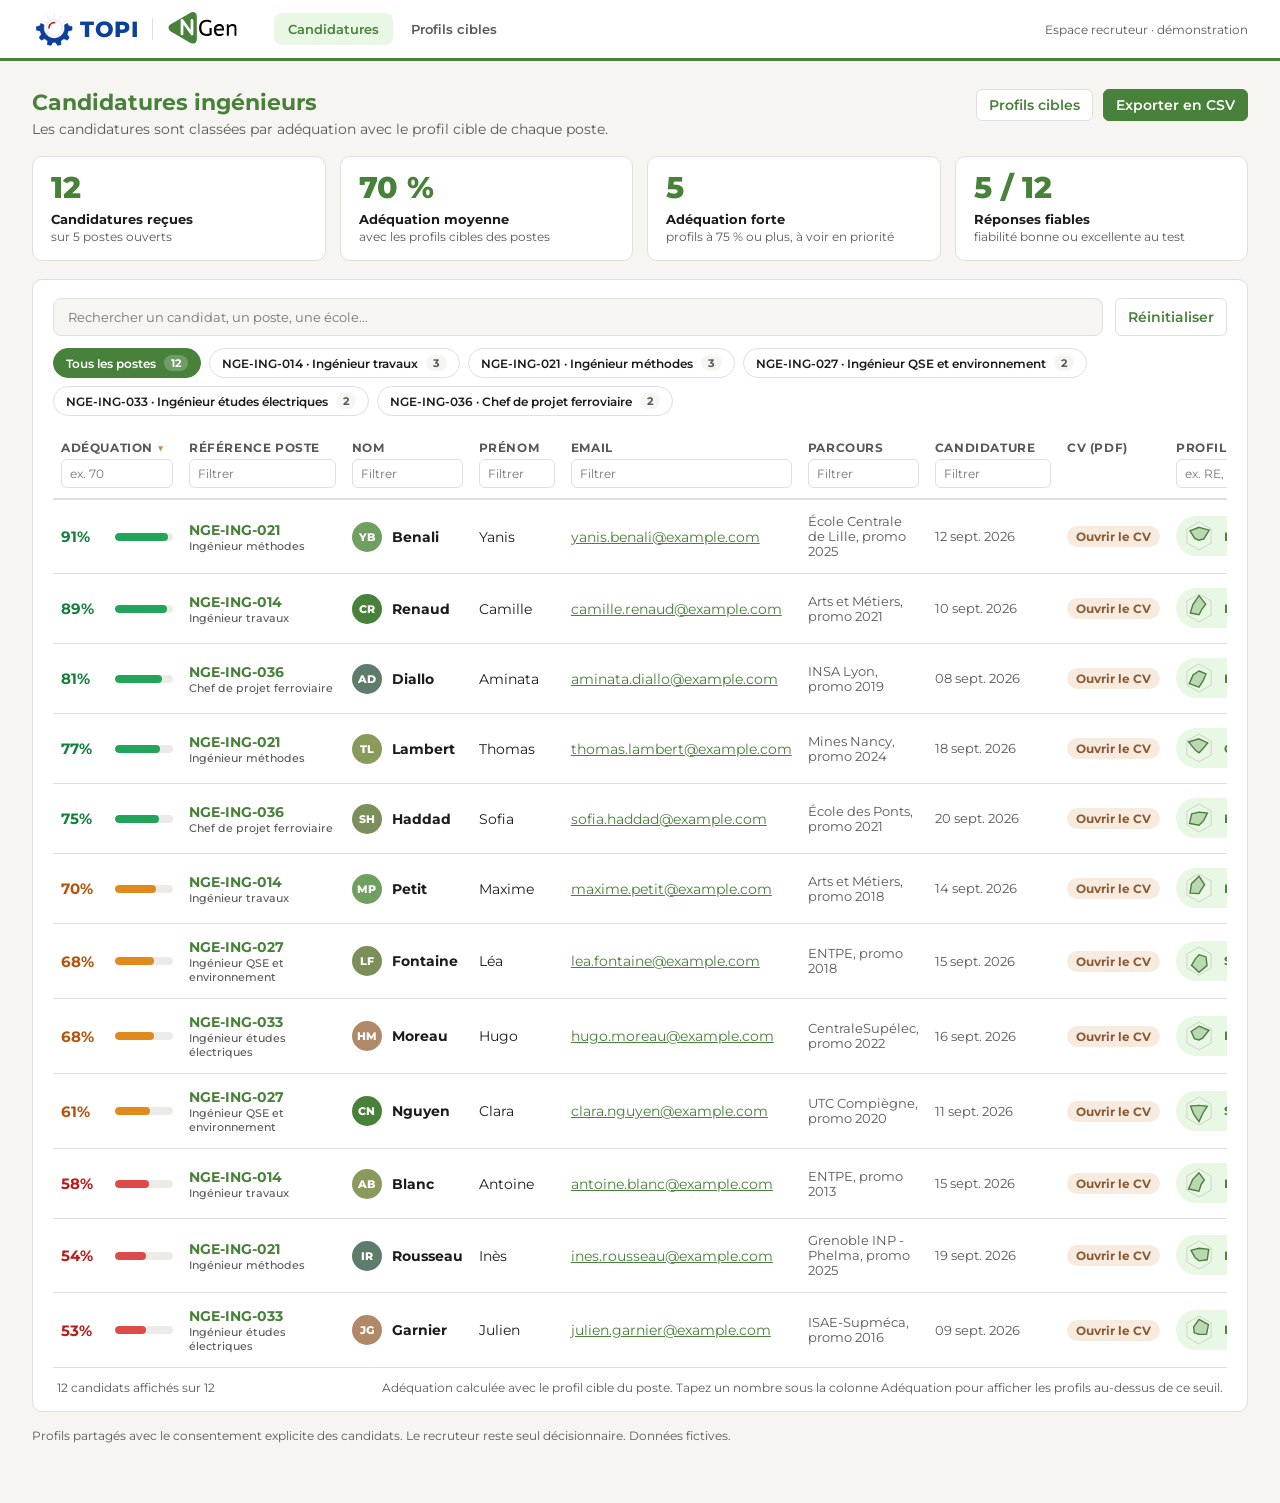
==== index.html @ a1227dcd "Démo TOPI x NGen : offre Adéquation au poste (données fictives) Co-Authored-By: Claude Sonnet 5 <nor" ====
<!doctype html>
<html lang="fr">
<head>
<meta charset="utf-8">
<meta name="viewport" content="width=device-width, initial-scale=1">
<meta name="robots" content="noindex, nofollow">
<title>Candidatures ingénieurs - TOPI x NGen</title>
<link href="https://fonts.googleapis.com/css2?family=Montserrat:wght@400;500;600;700;800&display=swap" rel="stylesheet">
<link rel="stylesheet" href="style.css">
</head>
<body>
<div class="topbar">
  <div class="logo"><img src="topi-logo.png" alt="">TOPI</div>
  <div class="sep"></div>
  <img class="ngen" src="ngen-logo.svg" alt="NGen">
  <nav><a href="index.html" class="on">Candidatures</a><a href="cibles.html">Profils cibles</a></nav>
  <div class="right">Espace recruteur · démonstration</div>
</div>
<main class="wide">
  <div class="pagehead">
    <div>
      <h1>Candidatures ingénieurs</h1>
      <p class="sub">Les candidatures sont classées par adéquation avec le profil cible de chaque poste.</p>
    </div>
    <div class="actions2">
      <a class="btn" href="cibles.html">Profils cibles</a>
      <button class="btn primary" id="export">Exporter en CSV</button>
    </div>
  </div>

  <div class="kpis" id="kpis"></div>

  <div class="card list">
    <div class="toolbar2">
      <div class="search"><input id="q" type="search" placeholder="Rechercher un candidat, un poste, une école..."></div>
      <button class="btn" id="reset">Réinitialiser</button>
    </div>
    <div class="chips2" id="postes"></div>
    <div class="tablewrap">
      <table>
        <thead>
          <tr id="heads"></tr>
          <tr class="filters" id="filters"></tr>
        </thead>
        <tbody id="rows"></tbody>
      </table>
    </div>
    <div class="empty" id="empty">Aucun candidat ne correspond aux filtres.</div>
    <div class="tfoot"><span id="count"></span><span>Adéquation calculée avec le profil cible du poste. Tapez un nombre sous la colonne Adéquation pour afficher les profils au-dessus de ce seuil.</span></div>
  </div>
  <p class="foot">Profils partagés avec le consentement explicite des candidats. Le recruteur reste seul décisionnaire. Données fictives.</p>
</main>
<script src="data.js"></script>
<script src="defs.js"></script>
<script src="scoring.js"></script>
<script>
const fmtDate = iso => new Date(iso).toLocaleDateString("fr-FR", { day: "2-digit", month: "short", year: "numeric" });
const norm = s => String(s).toLowerCase().normalize("NFD").replace(/[̀-ͯ]/g, "");
const tri = c => Object.entries(c.riasec).sort((a, b) => b[1] - a[1]).slice(0, 3).map(e => e[0]).join("");
let ADQ = {};

function mini(c) {
  const order = ["R", "I", "A", "S", "E", "C"], cx = 17, cy = 17, R = 14;
  const pt = (i, r) => { const a = (-90 + i * 60) * Math.PI / 180; return [cx + r * Math.cos(a), cy + r * Math.sin(a)].join(","); };
  const ring = order.map((k, i) => pt(i, R)).join(" ");
  const data = order.map((k, i) => pt(i, R * c.riasec[k] / 100)).join(" ");
  return `<svg class="mini" viewBox="0 0 34 34" width="34" height="34"><polygon points="${ring}" fill="none" stroke="#D5D3CD"/><polygon points="${data}" fill="rgba(72,129,58,.28)" stroke="#48813A" stroke-width="1.4"/></svg>`;
}

const COLS = [
  { key: "adq", label: "Adéquation", filter: c => ADQ[c.id].global, sort: c => ADQ[c.id].global, placeholder: "ex. 70", min: true },
  { key: "ref", label: "Référence poste", filter: c => c.ref + " " + c.poste, sort: c => c.ref },
  { key: "nom", label: "Nom", filter: c => c.nom, sort: c => c.nom },
  { key: "prenom", label: "Prénom", filter: c => c.prenom, sort: c => c.prenom },
  { key: "email", label: "Email", filter: c => c.email, sort: c => c.email },
  { key: "parcours", label: "Parcours", filter: c => c.parcours, sort: c => c.parcours },
  { key: "date", label: "Candidature", filter: c => fmtDate(c.candidature), sort: c => c.candidature },
  { key: "cv", label: "CV (PDF)", nofilter: true, nosort: true },
  { key: "profil", label: "Profil TOPI", filter: c => tri(c), sort: c => tri(c), placeholder: "ex. RE, IC" }
];

let sortKey = "adq", sortDir = -1, poste = "", q = "";
const filters = {};
const heads = document.getElementById("heads"), fil = document.getElementById("filters");

COLS.forEach(col => {
  const th = document.createElement("th");
  th.dataset.key = col.key;
  th.innerHTML = col.label + ' <span class="arrow"></span>';
  if (!col.nosort) {
    th.className = "sortable";
    th.onclick = () => { sortDir = sortKey === col.key ? -sortDir : (col.key === "adq" ? -1 : 1); sortKey = col.key; render(); };
  }
  heads.appendChild(th);
  const td = document.createElement("td");
  if (!col.nofilter) {
    const inp = document.createElement("input");
    inp.placeholder = col.placeholder || "Filtrer";
    inp.oninput = () => { filters[col.key] = norm(inp.value); render(); };
    td.appendChild(inp);
  }
  fil.appendChild(td);
});

document.getElementById("q").oninput = e => { q = norm(e.target.value); render(); };
document.getElementById("reset").onclick = () => {
  Object.keys(filters).forEach(k => delete filters[k]);
  fil.querySelectorAll("input").forEach(i => i.value = "");
  document.getElementById("q").value = ""; q = ""; poste = "";
  sortKey = "adq"; sortDir = -1; render();
};

const postes = [...new Map(CANDIDATS.map(c => [c.ref, c.poste])).entries()].sort();

function renderChips() {
  const el = document.getElementById("postes");
  const n = ref => CANDIDATS.filter(c => !ref || c.ref === ref).length;
  el.innerHTML = [["", "Tous les postes"], ...postes.map(([r, t]) => [r, r + " · " + t])].map(([r, t]) =>
    `<button class="chip2 ${poste === r ? "on" : ""}" data-ref="${r}">${t}<b>${n(r)}</b></button>`).join("");
  el.querySelectorAll("button").forEach(b => b.onclick = () => { poste = b.dataset.ref; render(); });
}

function renderKpis() {
  const vals = CANDIDATS.map(c => ADQ[c.id].global);
  const moy = Math.round(vals.reduce((s, v) => s + v, 0) / vals.length);
  const forts = vals.filter(v => v >= 75).length;
  const fiables = CANDIDATS.filter(c => ["Excellent", "Bon"].includes(c.validite.niveau)).length;
  const items = [
    ["Candidatures reçues", CANDIDATS.length, "sur " + postes.length + " postes ouverts"],
    ["Adéquation moyenne", moy + " %", "avec les profils cibles des postes"],
    ["Adéquation forte", forts, "profils à 75 % ou plus, à voir en priorité"],
    ["Réponses fiables", fiables + " / " + CANDIDATS.length, "fiabilité bonne ou excellente au test"]
  ];
  document.getElementById("kpis").innerHTML = items.map(([t, v, s]) => `<div class="kpi"><div class="kv">${v}</div><div class="kt">${t}</div><div class="ks">${s}</div></div>`).join("");
}

const palette = ["#48813A", "#6FA05F", "#7C8F5A", "#B08968", "#5E7C6B", "#8A9A5B"];

function render() {
  ADQ = Object.fromEntries(CANDIDATS.map(c => [c.id, adqCandidat(c)]));
  let list = CANDIDATS.filter(c => (!poste || c.ref === poste)
    && (!q || norm([c.prenom, c.nom, c.email, c.ref, c.poste, c.parcours].join(" ")).includes(q))
    && COLS.every(col => {
      const f = filters[col.key];
      if (!f) return true;
      if (col.min) { const n = parseFloat(f); return isNaN(n) ? true : col.filter(c) >= n; }
      return norm(col.filter(c)).includes(f);
    }));
  const col = COLS.find(x => x.key === sortKey);
  list = list.slice().sort((a, b) => {
    const x = col.sort(a), y = col.sort(b);
    return (typeof x === "number" ? x - y : String(x).localeCompare(String(y), "fr")) * sortDir;
  });
  heads.querySelectorAll("th").forEach(th => {
    th.querySelector(".arrow").textContent = th.dataset.key === sortKey ? (sortDir === 1 ? "▲" : "▼") : "";
  });
  document.getElementById("rows").innerHTML = list.map(c => {
    const i = CANDIDATS.indexOf(c), a = ADQ[c.id].global;
    const cvUrl = "cv.html?f=" + encodeURIComponent(c.cv) + "&n=" + encodeURIComponent(c.prenom + " " + c.nom);
    return `<tr>
      <td><div class="adq ${niveauAdq(a)}"><b>${a}%</b><span class="abar"><i style="width:${a}%"></i></span></div></td>
      <td class="ref">${c.ref}<small>${c.poste}</small></td>
      <td><div class="who"><span class="av" style="background:${palette[i % palette.length]}">${c.prenom[0]}${c.nom[0]}</span>${c.nom}</div></td>
      <td>${c.prenom}</td>
      <td><a href="mailto:${c.email}">${c.email}</a></td>
      <td class="muted">${c.parcours}</td>
      <td class="muted nowrap">${fmtDate(c.candidature)}</td>
      <td><a class="pill cv" href="${cvUrl}" target="_blank" rel="noopener">Ouvrir le CV</a></td>
      <td><a class="pill topi" href="profil.html?id=${c.id}" target="_blank" rel="noopener">${mini(c)}<span>${tri(c)}</span></a></td>
    </tr>`;
  }).join("");
  document.getElementById("count").textContent = list.length + " candidat" + (list.length > 1 ? "s" : "") + " affiché" + (list.length > 1 ? "s" : "") + " sur " + CANDIDATS.length;
  document.getElementById("empty").style.display = list.length ? "none" : "block";
  renderChips(); renderKpis();
}

document.getElementById("export").onclick = () => {
  const head = ["Adéquation (%)", "Référence poste", "Poste", "Nom", "Prénom", "Email", "Parcours", "Candidature", "Profil RIASEC", "CV"];
  const rows = CANDIDATS.slice().sort((a, b) => ADQ[b.id].global - ADQ[a.id].global).map(c => [ADQ[c.id].global, c.ref, c.poste, c.nom, c.prenom, c.email, c.parcours, c.candidature, tri(c), c.cv]);
  const csv = [head, ...rows].map(r => r.map(v => '"' + String(v).replace(/"/g, '""') + '"').join(";")).join("\r\n");
  const a = document.createElement("a");
  a.href = URL.createObjectURL(new Blob(["﻿" + csv], { type: "text/csv;charset=utf-8" }));
  a.download = "candidatures-ingenieurs.csv"; a.click();
};

render();
</script>
</body>
</html>
---- style.css ----
:root { --blue: #48813A; --accent: #C98B5A; --ink: #1b1d1a; --grey: #5a5956; --line: #E0DFDD; --bg: #F6F5F2; --soft: #E8F8E4; --ok: #48813A; }
* { box-sizing: border-box; }
body { margin: 0; font-family: "Montserrat", "Segoe UI", system-ui, sans-serif; background: var(--bg); color: var(--ink); font-size: 14px; }
a { color: var(--blue); }
.topbar { background: #fff; border-bottom: 3px solid var(--blue); display: flex; align-items: center; gap: 14px; padding: 12px 32px; }
.topbar .logo { display: flex; align-items: center; gap: 4px; font-weight: 800; font-size: 22px; color: #0B4199; letter-spacing: .5px; }
.topbar .logo img { height: 44px; width: 44px; margin: -6px 0; }
.topbar .ngen { height: 34px; width: auto; display: block; }
.topbar .sep { width: 1px; height: 22px; background: var(--line); }
.topbar .client { color: var(--grey); font-weight: 600; }
.topbar .right { margin-left: auto; color: var(--grey); font-size: 12px; }
main { max-width: 1180px; margin: 0 auto; padding: 28px 32px 48px; }
h1 { font-size: 22px; margin: 0 0 4px; color: var(--blue); }
.sub { color: var(--grey); margin: 0 0 20px; }
.card { background: #fff; border: 1px solid var(--line); border-radius: 10px; padding: 20px 22px; }
.card h2 { font-size: 13px; text-transform: uppercase; letter-spacing: .8px; color: var(--grey); margin: 0 0 14px; }
.toolbar { display: flex; align-items: center; gap: 14px; margin-bottom: 12px; color: var(--grey); font-size: 12px; }
.btn { border: 1px solid var(--line); background: #fff; color: var(--blue); padding: 6px 12px; border-radius: 6px; font: inherit; font-weight: 600; cursor: pointer; }
.btn:hover { background: var(--soft); }
table { width: 100%; border-collapse: collapse; }
thead th { white-space: nowrap; text-align: left; font-size: 12px; text-transform: uppercase; letter-spacing: .6px; color: var(--grey); padding: 10px 12px 4px; background: #fff; }
thead th.sortable { cursor: pointer; user-select: none; }
thead th.sortable:hover { color: var(--blue); }
thead th .arrow { display: inline-block; width: 12px; color: var(--accent); }
.filters td { padding: 0 12px 10px; border-bottom: 2px solid var(--line); }
.filters input { width: 100%; padding: 6px 8px; border: 1px solid var(--line); border-radius: 6px; font: inherit; font-size: 12px; }
.filters input:focus { outline: 2px solid var(--soft); border-color: var(--blue); }
tbody td { padding: 14px 12px; border-bottom: 1px solid var(--line); vertical-align: middle; }
tbody tr:hover { background: #FAFAF7; }
.ref { font-weight: 700; color: var(--blue); }
.ref small { display: block; font-weight: 500; color: var(--grey); font-size: 11px; }
.pill { white-space: nowrap; display: inline-block; padding: 3px 9px; border-radius: 999px; background: var(--soft); color: var(--blue); font-weight: 700; font-size: 12px; text-decoration: none; }
.pill:hover { background: var(--blue); color: #fff; }
.pill.cv { background: #F7EBE0; color: #8A5A33; }
.pill.cv:hover { background: var(--accent); color: #fff; }
.empty { padding: 24px; text-align: center; color: var(--grey); display: none; }
.foot { margin-top: 16px; color: var(--grey); font-size: 12px; }

.back { display: inline-block; margin-bottom: 14px; text-decoration: none; font-weight: 600; }
.head { display: flex; gap: 22px; align-items: center; flex-wrap: wrap; }
.avatar { width: 56px; height: 56px; border-radius: 50%; background: var(--blue); color: #fff; display: grid; place-items: center; font-weight: 800; font-size: 20px; }
.head h1 { margin: 0; }
.meta { color: var(--grey); font-size: 13px; margin-top: 2px; }
.head .actions { margin-left: auto; display: flex; gap: 10px; align-items: center; }
.grid2 { display: grid; grid-template-columns: 1fr 1fr; gap: 18px; margin-top: 18px; }
@media (max-width: 900px) { .grid2 { grid-template-columns: 1fr; } }
.triplet { display: flex; gap: 8px; margin: 6px 0 14px; }
.triplet .tip { background: var(--blue); color: #fff; font-weight: 800; border-radius: 6px; padding: 4px 10px; font-size: 13px; }
.triplet .tip:nth-child(2) { background: #6FA05F; }
.triplet .tip:nth-child(3) { background: #97d187; color: var(--ink); }
.bar { display: grid; grid-template-columns: 1fr 44px; gap: 10px; align-items: center; margin: 7px 0; font-size: 12.5px; }
.bar .lbl { display: flex; justify-content: space-between; gap: 8px; }
.track { height: 8px; background: #ECEBE7; border-radius: 4px; overflow: hidden; margin-top: 4px; }
.fill { height: 100%; background: var(--blue); border-radius: 4px; }
.fill.red { background: var(--accent); }
.val { text-align: right; font-weight: 700; }
.axis { display: grid; grid-template-columns: 96px 1fr 96px; gap: 10px; align-items: center; margin: 9px 0; font-size: 12px; color: var(--grey); }
.axis .r { text-align: right; }
.axis .on { color: var(--ink); font-weight: 700; }
.axis .line { position: relative; height: 4px; background: #E6E4DF; border-radius: 2px; }
.axis .line::after { content: ""; position: absolute; left: 50%; top: -4px; width: 1px; height: 12px; background: #C9C7C1; }
.axis .dot { position: absolute; top: -5px; width: 14px; height: 14px; margin-left: -7px; border-radius: 50%; background: var(--blue); border: 2px solid #fff; box-shadow: 0 0 0 1px var(--blue); }
.note { color: var(--grey); font-size: 11.5px; margin-top: 18px; }
svg text { font-family: "Montserrat", "Segoe UI", sans-serif; }

.cols2 { display: grid; grid-template-columns: 1fr 1fr; grid-template-rows: repeat(10, auto); grid-auto-flow: column; column-gap: 40px; }
@media (max-width: 900px) { .cols2 { grid-template-columns: 1fr; grid-template-rows: none; grid-auto-flow: row; } }
.tip { cursor: help; border-bottom: 1px dotted #A7A59F; }
.triplet .tip, svg .tip { border-bottom: 0; }
.tooltip { position: fixed; display: none; z-index: 50; max-width: 340px; background: var(--ink); color: #fff; padding: 10px 13px; border-radius: 8px; box-shadow: 0 8px 24px rgba(11, 20, 40, .28); font-size: 12px; line-height: 1.45; pointer-events: none; }
.tooltip b { display: block; color: #fff; margin-bottom: 3px; font-size: 12.5px; }
.tooltip span { color: #D5DCEC; font-weight: 400; }

main.wide { max-width: 1360px; }
.pagehead { display: flex; align-items: flex-start; justify-content: space-between; gap: 20px; margin-bottom: 18px; }
.pagehead .sub { margin: 0; }
.btn.primary { background: var(--blue); color: #fff; border-color: var(--blue); }
.btn.primary:hover { background: #3b6a30; }
.kpis { display: grid; grid-template-columns: repeat(4, 1fr); gap: 14px; margin-bottom: 18px; }
@media (max-width: 900px) { .kpis { grid-template-columns: 1fr 1fr; } }
.kpi { background: #fff; border: 1px solid var(--line); border-radius: 10px; padding: 16px 18px; }
.kpi .kv { font-size: 30px; font-weight: 800; color: var(--blue); line-height: 1; }
.kpi .kt { font-weight: 700; margin-top: 8px; font-size: 13px; }
.kpi .ks { color: var(--grey); font-size: 12px; margin-top: 2px; }
.card.list { padding: 18px 20px 12px; }
.toolbar2 { display: flex; gap: 12px; margin-bottom: 12px; }
.search { flex: 1; }
.search input { width: 100%; padding: 10px 14px; border: 1px solid var(--line); border-radius: 8px; font: inherit; font-size: 13px; background: var(--bg); }
.search input:focus { outline: 2px solid var(--soft); border-color: var(--blue); background: #fff; }
.chips2 { display: flex; flex-wrap: wrap; gap: 8px; margin-bottom: 14px; }
.chip2 { border: 1px solid var(--line); background: #fff; color: var(--ink); border-radius: 999px; padding: 6px 12px; font: inherit; font-size: 12px; font-weight: 600; cursor: pointer; display: inline-flex; gap: 8px; align-items: center; }
.chip2 b { background: var(--bg); border-radius: 999px; padding: 1px 7px; font-size: 11px; color: var(--grey); }
.chip2:hover { border-color: var(--blue); }
.chip2.on { background: var(--blue); border-color: var(--blue); color: #fff; }
.chip2.on b { background: rgba(255, 255, 255, .22); color: #fff; }
.tablewrap { overflow-x: auto; }
.who { display: flex; align-items: center; gap: 10px; font-weight: 700; }
.av { width: 30px; height: 30px; border-radius: 50%; color: #fff; display: inline-grid; place-items: center; font-size: 11px; font-weight: 800; flex: none; }
td.muted { color: var(--grey); font-size: 12.5px; }
td.nowrap { white-space: nowrap; }
.pill.topi { display: inline-flex; align-items: center; gap: 8px; padding: 3px 12px 3px 6px; }
.pill.topi:hover .mini polygon:last-child { fill: rgba(255, 255, 255, .35); stroke: #fff; }
.pill.topi:hover .mini polygon:first-child { stroke: rgba(255, 255, 255, .5); }
.tfoot { display: flex; justify-content: space-between; color: var(--grey); font-size: 12px; padding: 12px 4px 4px; }

.rel { display: inline-flex; align-items: center; gap: 8px; padding: 5px 12px; border-radius: 999px; font-size: 12px; font-weight: 700; border: 1px solid; cursor: help; }
.rel i { width: 9px; height: 9px; border-radius: 50%; background: currentColor; }
.rel-excellent { background: #E0F2FE; color: #0369A1; border-color: #BAE6FD; }
.rel-bon { background: #DCFCE7; color: #15803D; border-color: #BBF7D0; }
.rel-convenable { background: #FEF3C7; color: #B45309; border-color: #FDE68A; }
.rel-mauvais { background: #FEE2E2; color: #B91C1C; border-color: #FECACA; }

/* ---- offre 2 : adéquation au poste ---- */
.topbar nav { display: flex; gap: 4px; margin-left: 22px; }
.topbar nav a { padding: 8px 14px; border-radius: 8px; text-decoration: none; color: var(--grey); font-weight: 600; font-size: 13px; }
.topbar nav a:hover, .topbar nav a.on { background: var(--soft); color: var(--blue); }
.adq { display: flex; align-items: center; gap: 10px; min-width: 130px; }
.adq b { font-size: 15px; width: 44px; }
.adq .abar { flex: 1; height: 8px; background: #ECEBE7; border-radius: 4px; overflow: hidden; min-width: 56px; }
.adq .abar i { display: block; height: 100%; border-radius: 4px; }
.adq.high b { color: #15803D; } .adq.high i, .fill.ad-high { background: #22A55A; }
.adq.mid b { color: #B45309; } .adq.mid i, .fill.ad-mid { background: #E08A1E; }
.adq.low b { color: #B91C1C; } .adq.low i, .fill.ad-low { background: #DC4A4A; }
.gauge.high { color: #15803D; } .gauge.mid { color: #B45309; } .gauge.low { color: #B91C1C; }
.adqcard { display: grid; grid-template-columns: 180px 1.15fr 1fr 1fr; gap: 26px; align-items: start; margin-top: 18px; }
@media (max-width: 1000px) { .adqcard { grid-template-columns: 1fr; } }
.adqcard .gcol { text-align: center; }
.adqcard .gt { font-weight: 700; margin-top: -4px; }
.adqcard .sub { margin: 10px 0; font-size: 12.5px; }
.adqcard .sl { display: flex; justify-content: space-between; margin-bottom: 4px; }
.adqcard .link { display: inline-block; margin-top: 10px; font-size: 12px; font-weight: 600; }
.pt { border-left: 3px solid; padding: 4px 0 4px 10px; margin: 9px 0; font-size: 12.5px; }
.pt b { display: block; }
.pt small { color: var(--grey); font-size: 11.5px; }
.pt.ok { border-color: #22A55A; } .pt.ko { border-color: #E08A1E; }
.track { position: relative; }
.tick { position: absolute; top: -3px; width: 2px; height: 14px; background: var(--ink); border-radius: 1px; }
.axis .tgt { position: absolute; top: -6px; width: 16px; height: 16px; margin-left: -8px; border-radius: 50%; border: 2px solid var(--accent); background: rgba(255,255,255,.6); box-sizing: border-box; }
.legend { display: flex; flex-wrap: wrap; gap: 18px; margin-top: 14px; font-size: 11.5px; color: var(--grey); }
.legend span { display: inline-flex; align-items: center; gap: 7px; }
.lg { display: inline-block; }
.lg.solid { width: 18px; height: 0; border-top: 2px solid var(--blue); }
.lg.dashed { width: 18px; height: 0; border-top: 2px dashed var(--accent); }
.lg.dot { width: 10px; height: 10px; border-radius: 50%; background: var(--blue); }
.lg.ring { width: 12px; height: 12px; border-radius: 50%; border: 2px solid var(--accent); box-sizing: border-box; }
.lg.bar { width: 18px; height: 6px; border-radius: 3px; background: var(--blue); }
.lg.tickmark { width: 2px; height: 12px; background: var(--ink); }

/* profils cibles */
.editor { display: grid; grid-template-columns: 270px 1fr 330px; gap: 18px; align-items: start; }
@media (max-width: 1100px) { .editor { grid-template-columns: 1fr; } }
.plist button { width: 100%; text-align: left; border: 1px solid var(--line); background: #fff; border-radius: 10px; padding: 12px 14px; margin-bottom: 8px; font: inherit; cursor: pointer; }
.plist button:hover { border-color: var(--blue); }
.plist button.on { border-color: var(--blue); background: var(--soft); }
.plist b { display: block; font-size: 13px; color: var(--blue); }
.plist small { color: var(--grey); font-size: 12px; display: flex; justify-content: space-between; margin-top: 2px; }
.mod { color: var(--accent); font-weight: 700; }
.edhead { display: flex; align-items: center; justify-content: space-between; gap: 12px; margin-bottom: 14px; }
.edhead h1 { margin: 0; font-size: 20px; }
.edhead p { margin: 2px 0 0; color: var(--grey); font-size: 12.5px; }
.slrow { display: grid; grid-template-columns: 24px 190px 1fr 40px; gap: 10px; align-items: center; margin: 7px 0; font-size: 12.5px; }
.slrow.ax { grid-template-columns: 24px 90px 1fr 90px 36px; }
.slrow.nocheck { grid-template-columns: 190px 1fr 40px; }
.slrow input[type=range] { width: 100%; accent-color: var(--blue); }
.slrow.off { opacity: .45; }
.slrow .v { text-align: right; font-weight: 700; }
.slrow .rt { text-align: right; }
.edcard { margin-bottom: 16px; }
.rank { position: sticky; top: 16px; }
.rrow { display: grid; grid-template-columns: 26px 1fr; gap: 10px; align-items: center; padding: 9px 0; border-bottom: 1px solid var(--line); }
.rrow:last-child { border: 0; }
.rrow .n { width: 24px; height: 24px; border-radius: 50%; background: var(--bg); display: grid; place-items: center; font-weight: 800; font-size: 11px; color: var(--grey); }
.rrow a { color: var(--ink); font-weight: 700; text-decoration: none; font-size: 13px; display: block; }
.rrow small { color: var(--grey); font-size: 11.5px; }
.rrow .adq { margin-top: 4px; }

.actions2 { display: flex; gap: 10px; align-items: center; }
.actions2 .btn { text-decoration: none; }
.list thead th, .list tbody td, .filters td { padding-left: 8px; padding-right: 8px; }
.list .filters input { min-width: 0; }
.adq { min-width: 112px; }
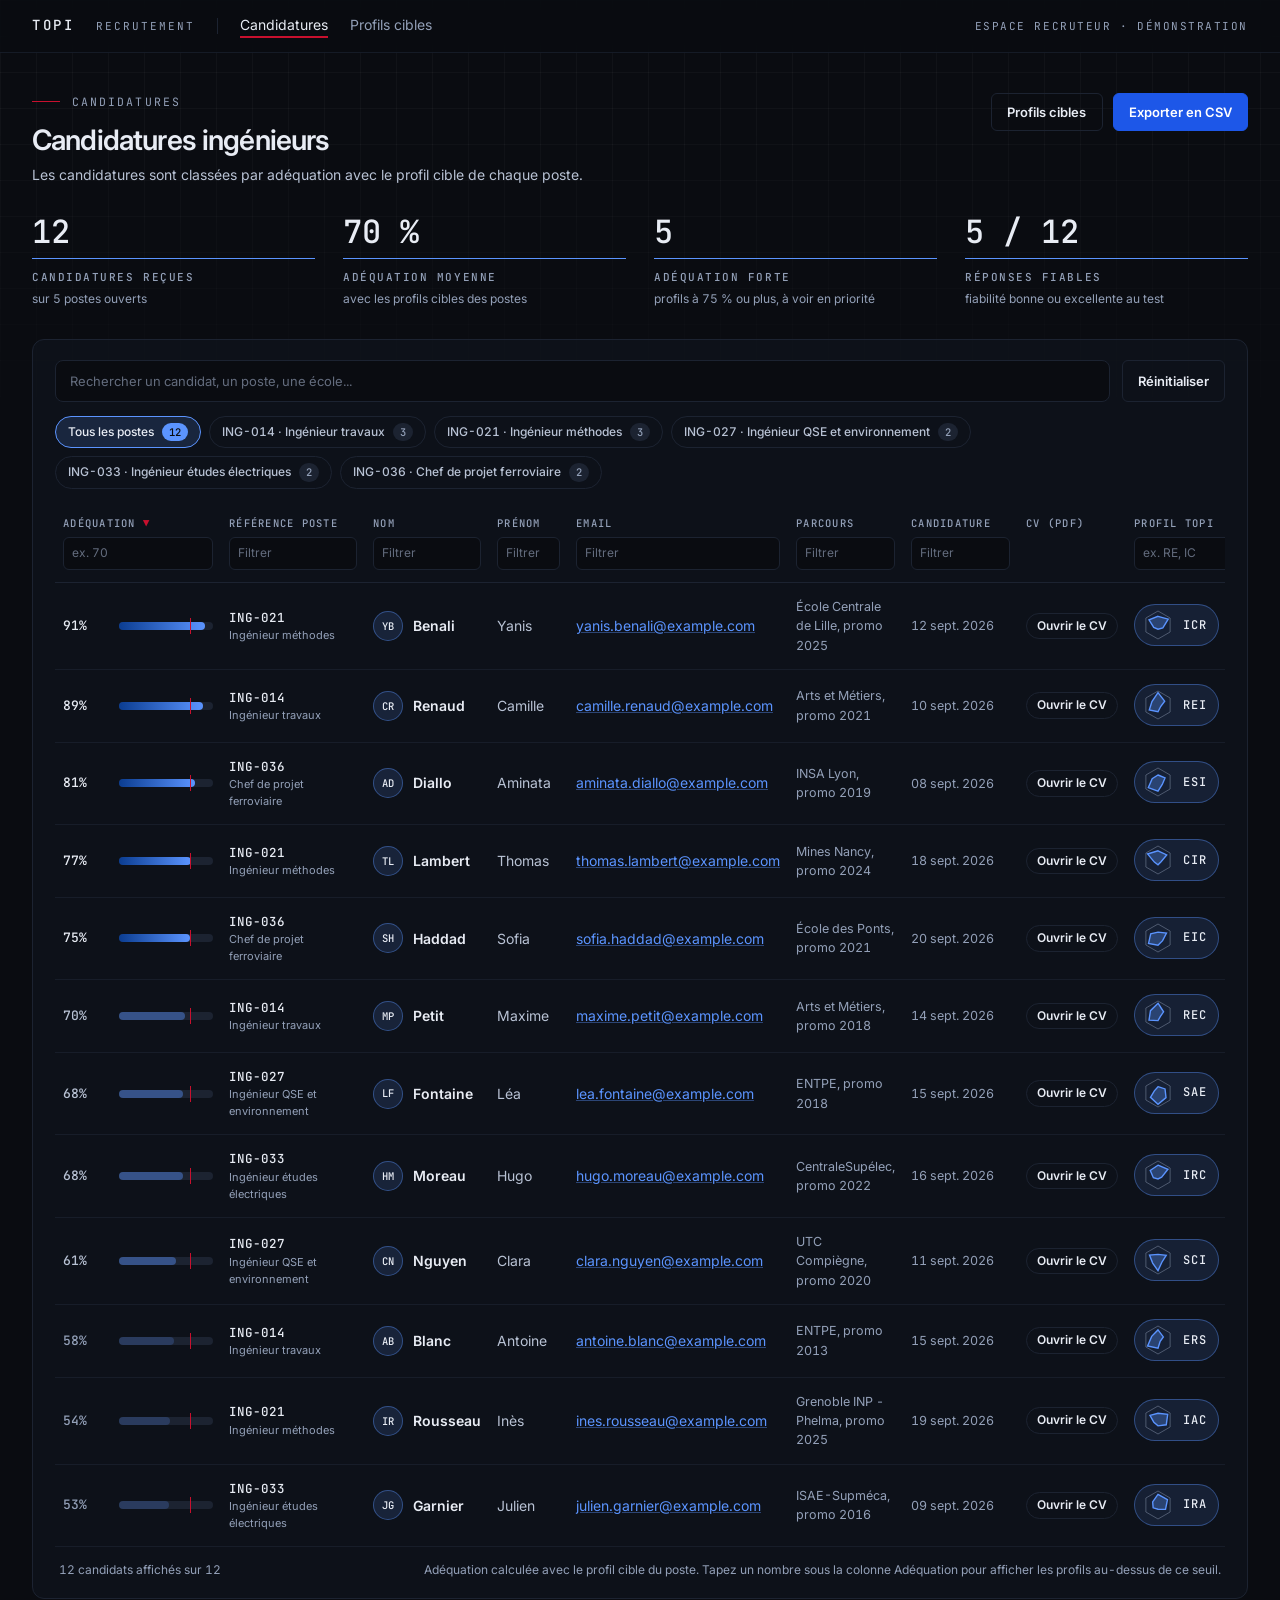
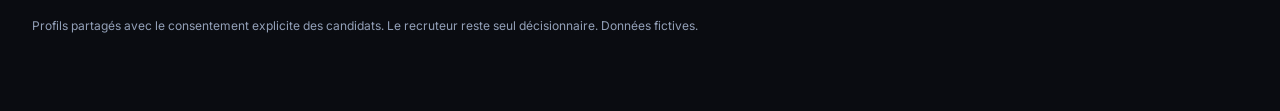
==== commit 2de12b2a: "Démo TOPI Recrutement (données fictives) Co-Authored-By: Claude Sonnet 5.5 <noreply@anthropic.com>" ====
--- a/index.html
+++ b/index.html
@@ -4,21 +4,24 @@
 <meta charset="utf-8">
 <meta name="viewport" content="width=device-width, initial-scale=1">
 <meta name="robots" content="noindex, nofollow">
-<title>Candidatures ingénieurs - TOPI x NGen</title>
-<link href="https://fonts.googleapis.com/css2?family=Montserrat:wght@400;500;600;700;800&display=swap" rel="stylesheet">
-<link rel="stylesheet" href="style.css">
+<title>Candidatures ingénieurs · TOPI Recrutement</title>
+<link href="https://fonts.googleapis.com/css2?family=Inter:wght@400;500;600;700&family=JetBrains+Mono:wght@400;500&display=swap" rel="stylesheet">
+<link rel="icon" href="favicon-32x32.png" sizes="32x32" type="image/png">
+<link rel="icon" href="favicon-192x192.png" sizes="192x192" type="image/png">
+<link rel="stylesheet" href="style.css?v=20261014b">
 </head>
 <body>
-<div class="topbar">
-  <div class="logo"><img src="topi-logo.png" alt="">TOPI</div>
-  <div class="sep"></div>
-  <img class="ngen" src="ngen-logo.svg" alt="NGen">
+<header class="topbar">
+  <a class="logo" href="index.html">TOPI</a>
+  <span class="prod">Recrutement</span>
+  <span class="sep"></span>
   <nav><a href="index.html" class="on">Candidatures</a><a href="cibles.html">Profils cibles</a></nav>
   <div class="right">Espace recruteur · démonstration</div>
-</div>
+</header>
 <main class="wide">
   <div class="pagehead">
     <div>
+      <div class="eyebrow"><span class="rule"></span>Candidatures</div>
       <h1>Candidatures ingénieurs</h1>
       <p class="sub">Les candidatures sont classées par adéquation avec le profil cible de chaque poste.</p>
     </div>
@@ -50,9 +53,9 @@
   </div>
   <p class="foot">Profils partagés avec le consentement explicite des candidats. Le recruteur reste seul décisionnaire. Données fictives.</p>
 </main>
-<script src="data.js"></script>
-<script src="defs.js"></script>
-<script src="scoring.js"></script>
+<script src="data.js?v=20261014b"></script>
+<script src="defs.js?v=20261014b"></script>
+<script src="scoring.js?v=20261014b"></script>
 <script>
 const fmtDate = iso => new Date(iso).toLocaleDateString("fr-FR", { day: "2-digit", month: "short", year: "numeric" });
 const norm = s => String(s).toLowerCase().normalize("NFD").replace(/[̀-ͯ]/g, "");
@@ -64,7 +67,7 @@
   const pt = (i, r) => { const a = (-90 + i * 60) * Math.PI / 180; return [cx + r * Math.cos(a), cy + r * Math.sin(a)].join(","); };
   const ring = order.map((k, i) => pt(i, R)).join(" ");
   const data = order.map((k, i) => pt(i, R * c.riasec[k] / 100)).join(" ");
-  return `<svg class="mini" viewBox="0 0 34 34" width="34" height="34"><polygon points="${ring}" fill="none" stroke="#D5D3CD"/><polygon points="${data}" fill="rgba(72,129,58,.28)" stroke="#48813A" stroke-width="1.4"/></svg>`;
+  return `<svg class="mini" viewBox="0 0 34 34" width="34" height="34"><polygon points="${ring}" fill="none" stroke="var(--muted)" stroke-opacity=".45"/><polygon points="${data}" fill="color-mix(in srgb, var(--accent) 30%, transparent)" stroke="var(--accent)" stroke-width="1.4"/></svg>`;
 }
 
 const COLS = [
@@ -134,8 +137,6 @@
   document.getElementById("kpis").innerHTML = items.map(([t, v, s]) => `<div class="kpi"><div class="kv">${v}</div><div class="kt">${t}</div><div class="ks">${s}</div></div>`).join("");
 }
 
-const palette = ["#48813A", "#6FA05F", "#7C8F5A", "#B08968", "#5E7C6B", "#8A9A5B"];
-
 function render() {
   ADQ = Object.fromEntries(CANDIDATS.map(c => [c.id, adqCandidat(c)]));
   let list = CANDIDATS.filter(c => (!poste || c.ref === poste)
@@ -160,7 +161,7 @@
     return `<tr>
       <td><div class="adq ${niveauAdq(a)}"><b>${a}%</b><span class="abar"><i style="width:${a}%"></i></span></div></td>
       <td class="ref">${c.ref}<small>${c.poste}</small></td>
-      <td><div class="who"><span class="av" style="background:${palette[i % palette.length]}">${c.prenom[0]}${c.nom[0]}</span>${c.nom}</div></td>
+      <td><div class="who"><span class="av">${c.prenom[0]}${c.nom[0]}</span>${c.nom}</div></td>
       <td>${c.prenom}</td>
       <td><a href="mailto:${c.email}">${c.email}</a></td>
       <td class="muted">${c.parcours}</td>
--- a/style.css
+++ b/style.css
@@ -1,181 +1,327 @@
-:root { --blue: #48813A; --accent: #C98B5A; --ink: #1b1d1a; --grey: #5a5956; --line: #E0DFDD; --bg: #F6F5F2; --soft: #E8F8E4; --ok: #48813A; }
+/*
+ * Thème des démos TOPI Recrutement : mêmes jetons que le site topi-test.com
+ * (graphite, filets fins, Inter, JetBrains Mono, bleu d'action, rouge signal).
+ */
+:root {
+  --graphite: #0A0C11;
+  --surface: #12161F;
+  --line: #1C2331;
+  --ink: #E8ECF4;
+  --body: #B8C2D4;
+  --muted: #93A0B8;
+  --brand: #0B3D91;
+  --accent: #5B94FF;
+  --action: #1D57E8;
+  --signal: #C8102E;
+  --ok: #34C77B;
+  --warn: #F0A23B;
+  --bad: #EF5A5A;
+  --font-sans: "Inter", system-ui, -apple-system, "Segoe UI", sans-serif;
+  --font-mono: "JetBrains Mono", ui-monospace, "Cascadia Mono", Consolas, monospace;
+}
 * { box-sizing: border-box; }
-body { margin: 0; font-family: "Montserrat", "Segoe UI", system-ui, sans-serif; background: var(--bg); color: var(--ink); font-size: 14px; }
-a { color: var(--blue); }
-.topbar { background: #fff; border-bottom: 3px solid var(--blue); display: flex; align-items: center; gap: 14px; padding: 12px 32px; }
-.topbar .logo { display: flex; align-items: center; gap: 4px; font-weight: 800; font-size: 22px; color: #0B4199; letter-spacing: .5px; }
-.topbar .logo img { height: 44px; width: 44px; margin: -6px 0; }
-.topbar .ngen { height: 34px; width: auto; display: block; }
-.topbar .sep { width: 1px; height: 22px; background: var(--line); }
-.topbar .client { color: var(--grey); font-weight: 600; }
-.topbar .right { margin-left: auto; color: var(--grey); font-size: 12px; }
-main { max-width: 1180px; margin: 0 auto; padding: 28px 32px 48px; }
-h1 { font-size: 22px; margin: 0 0 4px; color: var(--blue); }
-.sub { color: var(--grey); margin: 0 0 20px; }
-.card { background: #fff; border: 1px solid var(--line); border-radius: 10px; padding: 20px 22px; }
-.card h2 { font-size: 13px; text-transform: uppercase; letter-spacing: .8px; color: var(--grey); margin: 0 0 14px; }
-.toolbar { display: flex; align-items: center; gap: 14px; margin-bottom: 12px; color: var(--grey); font-size: 12px; }
-.btn { border: 1px solid var(--line); background: #fff; color: var(--blue); padding: 6px 12px; border-radius: 6px; font: inherit; font-weight: 600; cursor: pointer; }
-.btn:hover { background: var(--soft); }
-table { width: 100%; border-collapse: collapse; }
-thead th { white-space: nowrap; text-align: left; font-size: 12px; text-transform: uppercase; letter-spacing: .6px; color: var(--grey); padding: 10px 12px 4px; background: #fff; }
-thead th.sortable { cursor: pointer; user-select: none; }
-thead th.sortable:hover { color: var(--blue); }
-thead th .arrow { display: inline-block; width: 12px; color: var(--accent); }
-.filters td { padding: 0 12px 10px; border-bottom: 2px solid var(--line); }
-.filters input { width: 100%; padding: 6px 8px; border: 1px solid var(--line); border-radius: 6px; font: inherit; font-size: 12px; }
-.filters input:focus { outline: 2px solid var(--soft); border-color: var(--blue); }
-tbody td { padding: 14px 12px; border-bottom: 1px solid var(--line); vertical-align: middle; }
-tbody tr:hover { background: #FAFAF7; }
-.ref { font-weight: 700; color: var(--blue); }
-.ref small { display: block; font-weight: 500; color: var(--grey); font-size: 11px; }
-.pill { white-space: nowrap; display: inline-block; padding: 3px 9px; border-radius: 999px; background: var(--soft); color: var(--blue); font-weight: 700; font-size: 12px; text-decoration: none; }
-.pill:hover { background: var(--blue); color: #fff; }
-.pill.cv { background: #F7EBE0; color: #8A5A33; }
-.pill.cv:hover { background: var(--accent); color: #fff; }
-.empty { padding: 24px; text-align: center; color: var(--grey); display: none; }
-.foot { margin-top: 16px; color: var(--grey); font-size: 12px; }
-
-.back { display: inline-block; margin-bottom: 14px; text-decoration: none; font-weight: 600; }
-.head { display: flex; gap: 22px; align-items: center; flex-wrap: wrap; }
-.avatar { width: 56px; height: 56px; border-radius: 50%; background: var(--blue); color: #fff; display: grid; place-items: center; font-weight: 800; font-size: 20px; }
-.head h1 { margin: 0; }
-.meta { color: var(--grey); font-size: 13px; margin-top: 2px; }
-.head .actions { margin-left: auto; display: flex; gap: 10px; align-items: center; }
+html { background: var(--graphite); scroll-behavior: smooth; -webkit-font-smoothing: antialiased; }
+body {
+  margin: 0; position: relative; background: transparent; color: var(--body);
+  font-family: var(--font-sans); font-size: 14px; line-height: 1.55; font-variant-numeric: tabular-nums;
+}
+body::before {
+  content: ""; position: absolute; inset: 0 0 auto 0; height: 460px; z-index: -1; pointer-events: none;
+  background-image: linear-gradient(rgba(255, 255, 255, .03) 1px, transparent 1px), linear-gradient(90deg, rgba(255, 255, 255, .03) 1px, transparent 1px);
+  background-size: 36px 36px;
+  -webkit-mask-image: linear-gradient(to bottom, #000 25%, transparent);
+  mask-image: linear-gradient(to bottom, #000 25%, transparent);
+}
+a { color: var(--accent); }
+h1, h2, h3 { color: var(--ink); letter-spacing: -0.03em; text-wrap: balance; }
+:focus-visible { outline: 2px solid var(--accent); outline-offset: 3px; }
+svg text { font-family: var(--font-sans); }
+
+/* ---- en-tête ---- */
+.topbar {
+  position: sticky; top: 0; z-index: 40; display: flex; align-items: center; gap: 22px; padding: 14px 32px;
+  border-bottom: 1px solid color-mix(in srgb, var(--line) 70%, transparent);
+  background: color-mix(in srgb, var(--graphite) 85%, transparent); backdrop-filter: blur(12px); -webkit-backdrop-filter: blur(12px);
+}
+.topbar .logo { font-family: var(--font-mono); font-size: 14px; font-weight: 500; letter-spacing: .18em; color: var(--ink); text-decoration: none; }
+.topbar .prod { font-family: var(--font-mono); font-size: 11px; letter-spacing: .18em; text-transform: uppercase; color: var(--muted); }
+.topbar .sep { width: 1px; height: 16px; background: var(--line); }
+.topbar nav { display: flex; gap: 22px; }
+.topbar nav a { color: var(--muted); text-decoration: none; font-size: 14px; transition: color .15s; }
+.topbar nav a:hover { color: var(--ink); }
+.topbar nav a.on { color: var(--ink); box-shadow: inset 0 -2px 0 var(--signal); padding-bottom: .15rem; }
+.topbar .right { margin-left: auto; font-family: var(--font-mono); font-size: 11px; letter-spacing: .14em; text-transform: uppercase; color: var(--muted); }
+
+main { max-width: 1180px; margin: 0 auto; padding: 40px 32px 64px; }
+main.wide { max-width: 1360px; }
+.eyebrow { display: flex; align-items: center; gap: 12px; margin-bottom: 14px; font-family: var(--font-mono); font-size: 11.5px; letter-spacing: .18em; text-transform: uppercase; color: var(--muted); }
+.eyebrow .rule { display: block; width: 28px; height: 1px; background: var(--signal); }
+h1 { font-size: clamp(1.6rem, 2.2vw, 2.1rem); font-weight: 600; line-height: 1.1; margin: 0 0 8px; }
+.sub { color: var(--body); margin: 0 0 22px; max-width: 68ch; }
+.pagehead { display: flex; align-items: flex-start; justify-content: space-between; gap: 20px; margin-bottom: 28px; }
+.pagehead .sub { margin: 0; }
+.actions2 { display: flex; gap: 10px; align-items: center; flex-wrap: wrap; justify-content: flex-end; }
+
+/* ---- surfaces ---- */
+.card {
+  background: color-mix(in srgb, var(--surface) 55%, transparent); border: 1px solid var(--line);
+  border-radius: 12px; padding: 22px 24px;
+}
+.card h2 { font-family: var(--font-mono); font-size: 11px; font-weight: 500; text-transform: uppercase; letter-spacing: .14em; color: var(--muted); margin: 0 0 16px; }
+.card.list { padding: 20px 22px 14px; }
+.note { color: var(--muted); font-size: 11.5px; margin-top: 18px; }
+.foot { margin-top: 18px; color: var(--muted); font-size: 12px; }
+.back { display: inline-block; margin-bottom: 16px; color: var(--muted); text-decoration: none; font-size: 13px; transition: color .15s; }
+.back:hover { color: var(--ink); }
+.meta { color: var(--muted); font-size: 13px; margin-top: 2px; }
 .grid2 { display: grid; grid-template-columns: 1fr 1fr; gap: 18px; margin-top: 18px; }
 @media (max-width: 900px) { .grid2 { grid-template-columns: 1fr; } }
-.triplet { display: flex; gap: 8px; margin: 6px 0 14px; }
-.triplet .tip { background: var(--blue); color: #fff; font-weight: 800; border-radius: 6px; padding: 4px 10px; font-size: 13px; }
-.triplet .tip:nth-child(2) { background: #6FA05F; }
-.triplet .tip:nth-child(3) { background: #97d187; color: var(--ink); }
-.bar { display: grid; grid-template-columns: 1fr 44px; gap: 10px; align-items: center; margin: 7px 0; font-size: 12.5px; }
+
+/* ---- boutons ---- */
+.btn {
+  display: inline-flex; align-items: center; gap: .5rem; border: 1px solid var(--line); background: transparent; color: var(--ink);
+  padding: .5rem .95rem; border-radius: 6px; font: inherit; font-size: 13px; font-weight: 600; cursor: pointer; text-decoration: none;
+  transition: border-color .15s, color .15s, background .15s;
+}
+.btn:hover { border-color: var(--accent); color: var(--accent); }
+.btn.primary { background: var(--action); border-color: var(--action); color: #fff; }
+.btn.primary:hover { background: var(--accent); border-color: var(--accent); color: #fff; }
+.btn:disabled { opacity: .4; cursor: not-allowed; }
+.btn:disabled:hover { border-color: var(--line); color: var(--ink); }
+.btn.primary:disabled:hover { background: var(--action); border-color: var(--action); color: #fff; }
+.opt { background: color-mix(in srgb, var(--accent) 16%, transparent); color: var(--accent); border-radius: 999px; padding: 1px 8px; font-family: var(--font-mono); font-size: 10px; letter-spacing: .08em; text-transform: uppercase; }
+.toast { display: none; background: var(--surface); color: var(--ink); border: 1px solid var(--line); border-left: 2px solid var(--signal); border-radius: 8px; padding: 10px 14px; margin: 12px 0 0; font-size: 12.5px; }
+
+/* ---- indicateurs ---- */
+.kpis { display: grid; grid-template-columns: repeat(4, 1fr); gap: 28px; margin-bottom: 30px; }
+@media (max-width: 900px) { .kpis { grid-template-columns: 1fr 1fr; } }
+.kpi .kv { font-family: var(--font-mono); font-size: 2rem; font-weight: 500; color: var(--ink); line-height: 1.1; padding-bottom: .55rem; border-bottom: 1px solid var(--accent); }
+.kpi .kt { font-family: var(--font-mono); font-size: 11px; font-weight: 500; letter-spacing: .14em; text-transform: uppercase; color: var(--muted); margin-top: .65rem; }
+.kpi .ks { color: var(--muted); font-size: 12px; margin-top: 4px; }
+
+/* ---- liste des candidatures ---- */
+.toolbar2 { display: flex; gap: 12px; margin-bottom: 14px; }
+.search { flex: 1; }
+.search input { width: 100%; padding: 10px 14px; border: 1px solid var(--line); border-radius: 8px; font: inherit; font-size: 13px; background: var(--graphite); color: var(--ink); }
+.search input::placeholder, .filters input::placeholder { color: color-mix(in srgb, var(--muted) 65%, transparent); }
+.search input:focus { outline: none; border-color: var(--accent); }
+.chips2 { display: flex; flex-wrap: wrap; gap: 8px; margin-bottom: 16px; }
+.chip2 { border: 1px solid var(--line); background: transparent; color: var(--body); border-radius: 999px; padding: 6px 12px; font: inherit; font-size: 12px; font-weight: 500; cursor: pointer; display: inline-flex; gap: 8px; align-items: center; transition: border-color .15s, color .15s, background .15s; }
+.chip2 b { font-family: var(--font-mono); background: var(--line); border-radius: 999px; padding: 1px 7px; font-size: 10.5px; font-weight: 500; color: var(--muted); }
+.chip2:hover { border-color: var(--accent); color: var(--ink); }
+.chip2.on { background: color-mix(in srgb, var(--accent) 16%, transparent); border-color: var(--accent); color: var(--ink); }
+.chip2.on b { background: var(--accent); color: var(--graphite); }
+.tablewrap { overflow-x: auto; }
+table { width: 100%; border-collapse: collapse; }
+thead th { white-space: nowrap; text-align: left; font-family: var(--font-mono); font-size: 10.5px; font-weight: 500; text-transform: uppercase; letter-spacing: .12em; color: var(--muted); padding: 10px 12px 6px; }
+thead th.sortable { cursor: pointer; user-select: none; transition: color .15s; }
+thead th.sortable:hover { color: var(--ink); }
+thead th .arrow { display: inline-block; width: 12px; color: var(--signal); }
+.filters td { padding: 0 12px 12px; border-bottom: 1px solid var(--line); }
+.filters input { width: 100%; padding: 6px 8px; border: 1px solid var(--line); border-radius: 6px; font: inherit; font-size: 12px; background: var(--graphite); color: var(--ink); }
+.filters input:focus { outline: none; border-color: var(--accent); }
+tbody td { padding: 14px 12px; border-bottom: 1px solid color-mix(in srgb, var(--line) 70%, transparent); vertical-align: middle; }
+tbody tr { transition: background .15s; }
+tbody tr:hover { background: color-mix(in srgb, var(--surface) 85%, transparent); }
+.list thead th, .list tbody td, .filters td { padding-left: 8px; padding-right: 8px; }
+.list .filters input { min-width: 0; }
+td.muted { color: var(--muted); font-size: 12.5px; }
+td.nowrap { white-space: nowrap; }
+td a { text-decoration-color: color-mix(in srgb, var(--accent) 40%, transparent); }
+.ref { font-family: var(--font-mono); font-size: 12.5px; font-weight: 500; color: var(--ink); }
+.ref small { display: block; font-family: var(--font-sans); font-weight: 400; color: var(--muted); font-size: 11px; }
+.who { display: flex; align-items: center; gap: 10px; font-weight: 600; color: var(--ink); }
+.av { width: 30px; height: 30px; border-radius: 50%; display: inline-grid; place-items: center; flex: none; font-family: var(--font-mono); font-size: 10.5px; font-weight: 500; color: var(--ink); background: color-mix(in srgb, var(--accent) 14%, transparent); border: 1px solid color-mix(in srgb, var(--accent) 40%, transparent); }
+.pill { white-space: nowrap; display: inline-block; padding: 3px 10px; border-radius: 999px; border: 1px solid var(--line); color: var(--ink); font-weight: 600; font-size: 12px; text-decoration: none; transition: border-color .15s, color .15s, background .15s; }
+.pill:hover { border-color: var(--accent); color: var(--accent); }
+.pill.topi { display: inline-flex; align-items: center; gap: 8px; padding: 3px 12px 3px 6px; background: color-mix(in srgb, var(--accent) 12%, transparent); border-color: color-mix(in srgb, var(--accent) 40%, transparent); font-family: var(--font-mono); font-weight: 500; letter-spacing: .06em; }
+.pill.topi:hover { background: color-mix(in srgb, var(--accent) 22%, transparent); border-color: var(--accent); color: var(--ink); }
+input.pick, .slrow input[type=checkbox] { appearance: none; -webkit-appearance: none; width: 16px; height: 16px; margin: 0; border: 1px solid color-mix(in srgb, var(--muted) 55%, transparent); border-radius: 4px; background: transparent; cursor: pointer; display: inline-grid; place-items: center; transition: border-color .15s, background .15s; }
+input.pick:hover, .slrow input[type=checkbox]:hover { border-color: var(--accent); }
+input.pick:checked, .slrow input[type=checkbox]:checked { background: var(--action); border-color: var(--action); }
+input.pick:checked::after, .slrow input[type=checkbox]:checked::after { content: ""; width: 8px; height: 4px; border-left: 2px solid #fff; border-bottom: 2px solid #fff; transform: rotate(-45deg) translate(1px, -1px); }
+.empty { padding: 28px; text-align: center; color: var(--muted); display: none; }
+.tfoot { display: flex; justify-content: space-between; gap: 16px; color: var(--muted); font-size: 12px; padding: 14px 4px 4px; }
+
+/* ---- barres, jauges, adéquation ---- */
+@keyframes grow { from { width: 0; } }
+.adq { display: flex; align-items: center; gap: 10px; min-width: 150px; }
+.adq b { font-family: var(--font-mono); font-size: 13px; font-weight: 500; width: 46px; color: var(--muted); }
+.adq .abar { position: relative; flex: 1; height: 8px; background: var(--line); border-radius: 999px; min-width: 84px; }
+.adq .abar::after { content: ""; position: absolute; top: -4px; bottom: -4px; left: 75%; width: 1.5px; background: var(--signal); }
+.adq .abar i { display: block; height: 100%; border-radius: 999px; animation: grow .9s cubic-bezier(.16, 1, .3, 1) both; }
+.adq.high b { color: var(--ink); }
+.adq.high .abar i, .fill.ad-high { background: linear-gradient(90deg, var(--brand), var(--accent)); }
+.adq.mid b { color: var(--body); }
+.adq.mid .abar i, .fill.ad-mid { background: color-mix(in srgb, var(--accent) 42%, transparent); }
+.adq.low .abar i, .fill.ad-low { background: color-mix(in srgb, var(--accent) 22%, transparent); }
+.gauge.high { color: var(--accent); }
+.gauge.mid { color: color-mix(in srgb, var(--accent) 60%, var(--muted)); }
+.gauge.low { color: var(--muted); }
+.gauge .num { fill: var(--ink); font-family: var(--font-mono); }
+.gauge .cap { fill: var(--muted); font-family: var(--font-mono); letter-spacing: .14em; }
+.bar { display: grid; grid-template-columns: 1fr 44px; gap: 10px; align-items: center; margin: 8px 0; font-size: 12.5px; }
 .bar .lbl { display: flex; justify-content: space-between; gap: 8px; }
-.track { height: 8px; background: #ECEBE7; border-radius: 4px; overflow: hidden; margin-top: 4px; }
-.fill { height: 100%; background: var(--blue); border-radius: 4px; }
-.fill.red { background: var(--accent); }
-.val { text-align: right; font-weight: 700; }
-.axis { display: grid; grid-template-columns: 96px 1fr 96px; gap: 10px; align-items: center; margin: 9px 0; font-size: 12px; color: var(--grey); }
-.axis .r { text-align: right; }
-.axis .on { color: var(--ink); font-weight: 700; }
-.axis .line { position: relative; height: 4px; background: #E6E4DF; border-radius: 2px; }
-.axis .line::after { content: ""; position: absolute; left: 50%; top: -4px; width: 1px; height: 12px; background: #C9C7C1; }
-.axis .dot { position: absolute; top: -5px; width: 14px; height: 14px; margin-left: -7px; border-radius: 50%; background: var(--blue); border: 2px solid #fff; box-shadow: 0 0 0 1px var(--blue); }
-.note { color: var(--grey); font-size: 11.5px; margin-top: 18px; }
-svg text { font-family: "Montserrat", "Segoe UI", sans-serif; }
-
+.track { position: relative; height: 8px; background: var(--line); border-radius: 999px; margin-top: 5px; }
+.fill { height: 100%; border-radius: 999px; background: linear-gradient(90deg, var(--brand), var(--accent)); animation: grow .9s cubic-bezier(.16, 1, .3, 1) both; }
+.val { text-align: right; font-family: var(--font-mono); font-weight: 500; color: var(--ink); }
+.tick { position: absolute; top: -3px; width: 2px; height: 14px; background: var(--ink); border-radius: 1px; }
 .cols2 { display: grid; grid-template-columns: 1fr 1fr; grid-template-rows: repeat(10, auto); grid-auto-flow: column; column-gap: 40px; }
 @media (max-width: 900px) { .cols2 { grid-template-columns: 1fr; grid-template-rows: none; grid-auto-flow: row; } }
-.tip { cursor: help; border-bottom: 1px dotted #A7A59F; }
+@media (prefers-reduced-motion: reduce) { .fill, .adq .abar i { animation: none; } html { scroll-behavior: auto; } }
+
+/* ---- profil candidat ---- */
+.head { display: flex; gap: 22px; align-items: center; flex-wrap: wrap; }
+.head h1 { margin: 0; }
+.head .actions { margin-left: auto; display: flex; gap: 10px; align-items: center; flex-wrap: wrap; }
+.avatar { width: 56px; height: 56px; border-radius: 50%; display: grid; place-items: center; font-family: var(--font-mono); font-size: 18px; font-weight: 500; color: var(--ink); background: color-mix(in srgb, var(--accent) 14%, transparent); border: 1px solid color-mix(in srgb, var(--accent) 45%, transparent); }
+.rel { --c: var(--accent); display: inline-flex; align-items: center; gap: .45rem; padding: .3rem .75rem; border-radius: 999px; font-size: 12px; font-weight: 500; color: var(--ink); background: color-mix(in srgb, var(--c) 14%, transparent); border: 1px solid color-mix(in srgb, var(--c) 45%, transparent); cursor: help; }
+.rel i { width: .45rem; height: .45rem; border-radius: 999px; background: var(--c); }
+.rel-excellent { --c: #5B94FF; }
+.rel-bon { --c: #34C77B; }
+.rel-convenable { --c: #F0A23B; }
+.rel-mauvais { --c: #EF5A5A; }
+.triplet { display: flex; gap: 8px; margin: 6px 0 14px; }
+.triplet .tip { background: color-mix(in srgb, var(--accent) 16%, transparent); border: 1px solid color-mix(in srgb, var(--accent) 45%, transparent); color: var(--ink); font-family: var(--font-mono); font-weight: 500; border-radius: 6px; padding: 4px 10px; font-size: 13px; letter-spacing: .06em; }
+.triplet .tip:nth-child(2) { opacity: .82; }
+.triplet .tip:nth-child(3) { opacity: .64; }
+.axis { display: grid; grid-template-columns: 96px 1fr 96px; gap: 10px; align-items: center; margin: 10px 0; font-size: 12px; color: var(--muted); }
+.axis .r { text-align: right; }
+.axis .on { color: var(--ink); font-weight: 600; }
+.axis .line { position: relative; height: 4px; background: var(--line); border-radius: 2px; }
+.axis .line::after { content: ""; position: absolute; left: 50%; top: -4px; width: 1px; height: 12px; background: color-mix(in srgb, var(--muted) 45%, transparent); }
+.axis .dot { position: absolute; top: -5px; width: 14px; height: 14px; margin-left: -7px; border-radius: 50%; background: var(--accent); border: 2px solid var(--graphite); box-shadow: 0 0 0 1px var(--accent); }
+.axis .tgt { position: absolute; top: -6px; width: 16px; height: 16px; margin-left: -8px; border-radius: 50%; border: 1.5px solid var(--ink); background: transparent; box-sizing: border-box; }
+.tip { cursor: help; border-bottom: 1px dotted color-mix(in srgb, var(--muted) 60%, transparent); }
 .triplet .tip, svg .tip { border-bottom: 0; }
-.tooltip { position: fixed; display: none; z-index: 50; max-width: 340px; background: var(--ink); color: #fff; padding: 10px 13px; border-radius: 8px; box-shadow: 0 8px 24px rgba(11, 20, 40, .28); font-size: 12px; line-height: 1.45; pointer-events: none; }
-.tooltip b { display: block; color: #fff; margin-bottom: 3px; font-size: 12.5px; }
-.tooltip span { color: #D5DCEC; font-weight: 400; }
-
-main.wide { max-width: 1360px; }
-.pagehead { display: flex; align-items: flex-start; justify-content: space-between; gap: 20px; margin-bottom: 18px; }
-.pagehead .sub { margin: 0; }
-.btn.primary { background: var(--blue); color: #fff; border-color: var(--blue); }
-.btn.primary:hover { background: #3b6a30; }
-.kpis { display: grid; grid-template-columns: repeat(4, 1fr); gap: 14px; margin-bottom: 18px; }
-@media (max-width: 900px) { .kpis { grid-template-columns: 1fr 1fr; } }
-.kpi { background: #fff; border: 1px solid var(--line); border-radius: 10px; padding: 16px 18px; }
-.kpi .kv { font-size: 30px; font-weight: 800; color: var(--blue); line-height: 1; }
-.kpi .kt { font-weight: 700; margin-top: 8px; font-size: 13px; }
-.kpi .ks { color: var(--grey); font-size: 12px; margin-top: 2px; }
-.card.list { padding: 18px 20px 12px; }
-.toolbar2 { display: flex; gap: 12px; margin-bottom: 12px; }
-.search { flex: 1; }
-.search input { width: 100%; padding: 10px 14px; border: 1px solid var(--line); border-radius: 8px; font: inherit; font-size: 13px; background: var(--bg); }
-.search input:focus { outline: 2px solid var(--soft); border-color: var(--blue); background: #fff; }
-.chips2 { display: flex; flex-wrap: wrap; gap: 8px; margin-bottom: 14px; }
-.chip2 { border: 1px solid var(--line); background: #fff; color: var(--ink); border-radius: 999px; padding: 6px 12px; font: inherit; font-size: 12px; font-weight: 600; cursor: pointer; display: inline-flex; gap: 8px; align-items: center; }
-.chip2 b { background: var(--bg); border-radius: 999px; padding: 1px 7px; font-size: 11px; color: var(--grey); }
-.chip2:hover { border-color: var(--blue); }
-.chip2.on { background: var(--blue); border-color: var(--blue); color: #fff; }
-.chip2.on b { background: rgba(255, 255, 255, .22); color: #fff; }
-.tablewrap { overflow-x: auto; }
-.who { display: flex; align-items: center; gap: 10px; font-weight: 700; }
-.av { width: 30px; height: 30px; border-radius: 50%; color: #fff; display: inline-grid; place-items: center; font-size: 11px; font-weight: 800; flex: none; }
-td.muted { color: var(--grey); font-size: 12.5px; }
-td.nowrap { white-space: nowrap; }
-.pill.topi { display: inline-flex; align-items: center; gap: 8px; padding: 3px 12px 3px 6px; }
-.pill.topi:hover .mini polygon:last-child { fill: rgba(255, 255, 255, .35); stroke: #fff; }
-.pill.topi:hover .mini polygon:first-child { stroke: rgba(255, 255, 255, .5); }
-.tfoot { display: flex; justify-content: space-between; color: var(--grey); font-size: 12px; padding: 12px 4px 4px; }
-
-.rel { display: inline-flex; align-items: center; gap: 8px; padding: 5px 12px; border-radius: 999px; font-size: 12px; font-weight: 700; border: 1px solid; cursor: help; }
-.rel i { width: 9px; height: 9px; border-radius: 50%; background: currentColor; }
-.rel-excellent { background: #E0F2FE; color: #0369A1; border-color: #BAE6FD; }
-.rel-bon { background: #DCFCE7; color: #15803D; border-color: #BBF7D0; }
-.rel-convenable { background: #FEF3C7; color: #B45309; border-color: #FDE68A; }
-.rel-mauvais { background: #FEE2E2; color: #B91C1C; border-color: #FECACA; }
-
-/* ---- offre 2 : adéquation au poste ---- */
-.topbar nav { display: flex; gap: 4px; margin-left: 22px; }
-.topbar nav a { padding: 8px 14px; border-radius: 8px; text-decoration: none; color: var(--grey); font-weight: 600; font-size: 13px; }
-.topbar nav a:hover, .topbar nav a.on { background: var(--soft); color: var(--blue); }
-.adq { display: flex; align-items: center; gap: 10px; min-width: 130px; }
-.adq b { font-size: 15px; width: 44px; }
-.adq .abar { flex: 1; height: 8px; background: #ECEBE7; border-radius: 4px; overflow: hidden; min-width: 56px; }
-.adq .abar i { display: block; height: 100%; border-radius: 4px; }
-.adq.high b { color: #15803D; } .adq.high i, .fill.ad-high { background: #22A55A; }
-.adq.mid b { color: #B45309; } .adq.mid i, .fill.ad-mid { background: #E08A1E; }
-.adq.low b { color: #B91C1C; } .adq.low i, .fill.ad-low { background: #DC4A4A; }
-.gauge.high { color: #15803D; } .gauge.mid { color: #B45309; } .gauge.low { color: #B91C1C; }
+.tooltip { position: fixed; display: none; z-index: 50; max-width: 340px; background: #171C28; color: var(--ink); border: 1px solid var(--line); padding: 10px 13px; border-radius: 8px; box-shadow: 0 14px 34px rgba(0, 0, 0, .55); font-size: 12px; line-height: 1.5; pointer-events: none; }
+.tooltip b { display: block; color: var(--ink); margin-bottom: 3px; font-size: 12.5px; }
+.tooltip span { color: var(--body); font-weight: 400; }
+.legend { display: flex; flex-wrap: wrap; gap: 18px; margin-top: 14px; font-size: 11.5px; color: var(--muted); }
+.legend span { display: inline-flex; align-items: center; gap: 7px; }
+.lg { display: inline-block; }
+.lg.solid { width: 18px; height: 0; border-top: 2px solid var(--accent); }
+.lg.dashed { width: 18px; height: 0; border-top: 2px dashed var(--ink); }
+.lg.dot { width: 10px; height: 10px; border-radius: 50%; background: var(--accent); }
+.lg.ring { width: 12px; height: 12px; border-radius: 50%; border: 1.5px solid var(--ink); box-sizing: border-box; }
+.lg.bar { width: 18px; height: 6px; border-radius: 3px; background: linear-gradient(90deg, var(--brand), var(--accent)); }
+.lg.tickmark { width: 2px; height: 12px; background: var(--ink); }
+
+/* ---- adéquation sur le profil ---- */
 .adqcard { display: grid; grid-template-columns: 180px 1.15fr 1fr 1fr; gap: 26px; align-items: start; margin-top: 18px; }
 @media (max-width: 1000px) { .adqcard { grid-template-columns: 1fr; } }
 .adqcard .gcol { text-align: center; }
-.adqcard .gt { font-weight: 700; margin-top: -4px; }
-.adqcard .sub { margin: 10px 0; font-size: 12.5px; }
-.adqcard .sl { display: flex; justify-content: space-between; margin-bottom: 4px; }
+.adqcard .gt { font-family: var(--font-mono); font-size: 11px; letter-spacing: .14em; text-transform: uppercase; color: var(--muted); margin-top: -4px; }
+.adqcard .sub { margin: 12px 0; font-size: 12.5px; max-width: none; }
+.adqcard .sub.off { opacity: .55; }
+.adqcard .sl { display: flex; justify-content: space-between; margin-bottom: 4px; color: var(--body); }
+.adqcard .sl b { font-family: var(--font-mono); font-weight: 500; color: var(--ink); }
+.adqcard .sl small { color: var(--muted); font-weight: 400; }
 .adqcard .link { display: inline-block; margin-top: 10px; font-size: 12px; font-weight: 600; }
-.pt { border-left: 3px solid; padding: 4px 0 4px 10px; margin: 9px 0; font-size: 12.5px; }
-.pt b { display: block; }
-.pt small { color: var(--grey); font-size: 11.5px; }
-.pt.ok { border-color: #22A55A; } .pt.ko { border-color: #E08A1E; }
-.track { position: relative; }
-.tick { position: absolute; top: -3px; width: 2px; height: 14px; background: var(--ink); border-radius: 1px; }
-.axis .tgt { position: absolute; top: -6px; width: 16px; height: 16px; margin-left: -8px; border-radius: 50%; border: 2px solid var(--accent); background: rgba(255,255,255,.6); box-sizing: border-box; }
-.legend { display: flex; flex-wrap: wrap; gap: 18px; margin-top: 14px; font-size: 11.5px; color: var(--grey); }
-.legend span { display: inline-flex; align-items: center; gap: 7px; }
-.lg { display: inline-block; }
-.lg.solid { width: 18px; height: 0; border-top: 2px solid var(--blue); }
-.lg.dashed { width: 18px; height: 0; border-top: 2px dashed var(--accent); }
-.lg.dot { width: 10px; height: 10px; border-radius: 50%; background: var(--blue); }
-.lg.ring { width: 12px; height: 12px; border-radius: 50%; border: 2px solid var(--accent); box-sizing: border-box; }
-.lg.bar { width: 18px; height: 6px; border-radius: 3px; background: var(--blue); }
-.lg.tickmark { width: 2px; height: 12px; background: var(--ink); }
-
-/* profils cibles */
+.pt { border-left: 2px solid; padding: 4px 0 4px 12px; margin: 10px 0; font-size: 12.5px; color: var(--body); }
+.pt b { display: block; color: var(--ink); font-weight: 600; }
+.pt small { color: var(--muted); font-size: 11.5px; }
+.pt.ok { border-color: var(--ok); }
+.pt.ko { border-color: var(--warn); }
+
+/* ---- profils cibles ---- */
 .editor { display: grid; grid-template-columns: 270px 1fr 330px; gap: 18px; align-items: start; }
 @media (max-width: 1100px) { .editor { grid-template-columns: 1fr; } }
-.plist button { width: 100%; text-align: left; border: 1px solid var(--line); background: #fff; border-radius: 10px; padding: 12px 14px; margin-bottom: 8px; font: inherit; cursor: pointer; }
-.plist button:hover { border-color: var(--blue); }
-.plist button.on { border-color: var(--blue); background: var(--soft); }
-.plist b { display: block; font-size: 13px; color: var(--blue); }
-.plist small { color: var(--grey); font-size: 12px; display: flex; justify-content: space-between; margin-top: 2px; }
-.mod { color: var(--accent); font-weight: 700; }
+.plist button { width: 100%; text-align: left; border: 1px solid var(--line); background: color-mix(in srgb, var(--surface) 55%, transparent); color: var(--body); border-radius: 12px; padding: 12px 14px; margin-bottom: 8px; font: inherit; cursor: pointer; transition: border-color .15s, background .15s; }
+.plist button:hover { border-color: var(--accent); }
+.plist button.on { border-color: var(--accent); background: color-mix(in srgb, var(--accent) 10%, transparent); }
+.plist b { display: block; font-family: var(--font-mono); font-size: 12px; font-weight: 500; letter-spacing: .06em; color: var(--ink); }
+.plist small { color: var(--muted); font-size: 12px; display: flex; justify-content: space-between; margin-top: 2px; }
+.mod { color: var(--warn); font-weight: 600; }
 .edhead { display: flex; align-items: center; justify-content: space-between; gap: 12px; margin-bottom: 14px; }
-.edhead h1 { margin: 0; font-size: 20px; }
-.edhead p { margin: 2px 0 0; color: var(--grey); font-size: 12.5px; }
-.slrow { display: grid; grid-template-columns: 24px 190px 1fr 40px; gap: 10px; align-items: center; margin: 7px 0; font-size: 12.5px; }
+.edhead h1 { margin: 0; font-size: 1.35rem; }
+.edhead p { margin: 2px 0 0; color: var(--muted); font-size: 12.5px; }
+.edcard { margin-bottom: 16px; }
+.slrow { display: grid; grid-template-columns: 24px 190px 1fr 40px; gap: 10px; align-items: center; margin: 8px 0; font-size: 12.5px; color: var(--body); }
 .slrow.ax { grid-template-columns: 24px 90px 1fr 90px 36px; }
 .slrow.nocheck { grid-template-columns: 190px 1fr 40px; }
-.slrow input[type=range] { width: 100%; accent-color: var(--blue); }
-.slrow.off { opacity: .45; }
-.slrow .v { text-align: right; font-weight: 700; }
+.slrow input[type=range], .wctl input[type=range] { accent-color: var(--accent); }
+.slrow input[type=range] { width: 100%; }
+.slrow.off { opacity: .42; }
+.slrow .v { text-align: right; font-family: var(--font-mono); font-weight: 500; color: var(--ink); }
 .slrow .rt { text-align: right; }
-.edcard { margin-bottom: 16px; }
-.rank { position: sticky; top: 16px; }
-.rrow { display: grid; grid-template-columns: 26px 1fr; gap: 10px; align-items: center; padding: 9px 0; border-bottom: 1px solid var(--line); }
+.slrow .tip { border-bottom: 1px dotted color-mix(in srgb, var(--muted) 60%, transparent); cursor: help; }
+.rank { position: sticky; top: 76px; }
+.rrow { display: grid; grid-template-columns: 26px 1fr; gap: 10px; align-items: center; padding: 10px 0; border-bottom: 1px solid color-mix(in srgb, var(--line) 80%, transparent); }
 .rrow:last-child { border: 0; }
-.rrow .n { width: 24px; height: 24px; border-radius: 50%; background: var(--bg); display: grid; place-items: center; font-weight: 800; font-size: 11px; color: var(--grey); }
-.rrow a { color: var(--ink); font-weight: 700; text-decoration: none; font-size: 13px; display: block; }
-.rrow small { color: var(--grey); font-size: 11.5px; }
+.rrow .n { width: 24px; height: 24px; border-radius: 50%; background: var(--line); display: grid; place-items: center; font-family: var(--font-mono); font-weight: 500; font-size: 11px; color: var(--muted); }
+.rrow a { color: var(--ink); font-weight: 600; text-decoration: none; font-size: 13px; display: block; }
+.rrow a:hover { color: var(--accent); }
+.rrow small { color: var(--muted); font-size: 11.5px; }
 .rrow .adq { margin-top: 4px; }
-
-.actions2 { display: flex; gap: 10px; align-items: center; }
-.actions2 .btn { text-decoration: none; }
-.list thead th, .list tbody td, .filters td { padding-left: 8px; padding-right: 8px; }
-.list .filters input { min-width: 0; }
-.adq { min-width: 112px; }
+/* classement des candidats : pas d'animation de remplissage (la liste se reconstruit à chaque réglage) */
+.rank .adq .abar i { animation: none; }
+
+.sechead { display: flex; align-items: center; justify-content: space-between; gap: 16px; margin-bottom: 14px; flex-wrap: wrap; }
+.sechead h2 { margin: 0; }
+.wctl { display: flex; align-items: center; gap: 10px; font-size: 12px; }
+.wctl .wl { color: var(--muted); font-weight: 500; }
+.wctl input[type=range] { width: 140px; }
+.wctl b { min-width: 52px; text-align: right; font-family: var(--font-mono); font-weight: 500; color: var(--accent); }
+.wctl.off b { color: var(--muted); }
+.sw { position: relative; display: inline-block; width: 38px; height: 22px; }
+.sw input { opacity: 0; width: 0; height: 0; }
+.sw span { position: absolute; inset: 0; background: #2A3347; border-radius: 22px; cursor: pointer; transition: background .15s; }
+.sw span::before { content: ""; position: absolute; width: 16px; height: 16px; left: 3px; top: 3px; background: #fff; border-radius: 50%; transition: transform .15s; }
+.sw input:checked + span { background: var(--action); }
+.sw input:checked + span::before { transform: translateX(16px); }
+.sw input:focus-visible + span { outline: 2px solid var(--accent); outline-offset: 2px; }
+.secoff > div:last-child { opacity: .4; pointer-events: none; }
+.wsumcard { display: flex; align-items: center; justify-content: space-between; gap: 16px; margin-bottom: 16px; padding: 14px 20px; background: color-mix(in srgb, var(--accent) 8%, transparent); border-color: color-mix(in srgb, var(--accent) 30%, transparent); }
+.wsumcard #wsum { font-family: var(--font-mono); font-weight: 500; color: var(--accent); white-space: nowrap; }
+.wsumcard .hint2 { color: var(--muted); font-size: 12px; }
+
+/* ---- rapport, guide d'entretien ---- */
+.tabs { display: flex; gap: 6px; margin-top: 18px; border-bottom: 1px solid var(--line); }
+.tabs button { border: 0; background: none; padding: 11px 18px; font: inherit; font-size: 14px; font-weight: 500; color: var(--muted); cursor: pointer; border-bottom: 2px solid transparent; margin-bottom: -1px; transition: color .15s; }
+.tabs button:hover { color: var(--ink); }
+.tabs button.on { color: var(--ink); border-color: var(--signal); }
+.tab[hidden] { display: none; }
+.rsum { margin-top: 18px; }
+.rsum p { margin: 0; font-size: 14px; line-height: 1.7; color: var(--body); }
+.rl { margin: 0; padding: 0; list-style: none; }
+.rl li { position: relative; padding: 9px 0 9px 18px; border-bottom: 1px solid color-mix(in srgb, var(--line) 80%, transparent); font-size: 13px; line-height: 1.55; color: var(--body); }
+.rl li:last-child { border: 0; }
+.rl li::before { content: ""; position: absolute; left: 0; top: 16px; width: 7px; height: 7px; border-radius: 50%; background: var(--accent); }
+.rl.ok li::before { background: var(--ok); }
+.rl.ko li::before { background: var(--warn); }
+.ghead { display: flex; justify-content: space-between; align-items: flex-start; gap: 16px; margin-bottom: 8px; }
+.ghead h2 { margin-bottom: 4px; }
+.ghead p { margin: 0; color: var(--muted); font-size: 12.5px; }
+.gth { font-family: var(--font-mono); font-size: 11px; font-weight: 500; text-transform: uppercase; letter-spacing: .14em; color: var(--accent); margin: 24px 0 8px; }
+.q { display: grid; grid-template-columns: 30px 1fr; gap: 12px; padding: 12px 0; border-bottom: 1px solid color-mix(in srgb, var(--line) 80%, transparent); }
+.q:last-child { border: 0; }
+.qn { width: 26px; height: 26px; border-radius: 50%; background: color-mix(in srgb, var(--accent) 14%, transparent); border: 1px solid color-mix(in srgb, var(--accent) 40%, transparent); color: var(--ink); display: grid; place-items: center; font-family: var(--font-mono); font-weight: 500; font-size: 11.5px; }
+.q b { display: block; font-size: 13.5px; line-height: 1.55; color: var(--ink); font-weight: 600; }
+.q small { display: block; color: var(--muted); font-size: 12px; margin-top: 4px; line-height: 1.5; }
+
+/* ---- petits écrans ---- */
+@media (max-width: 640px) {
+  .topbar { flex-wrap: wrap; gap: 8px 16px; padding: 12px 16px; }
+  .topbar .right { display: none; }
+  .topbar .sep { display: none; }
+  .topbar nav { order: 3; width: 100%; gap: 16px; overflow-x: auto; white-space: nowrap; }
+  main { padding: 26px 16px 48px; }
+  .pagehead { flex-direction: column; }
+  .actions2 { justify-content: flex-start; }
+  .kpis { gap: 20px; }
+  .head .actions { margin-left: 0; }
+  .tfoot { flex-direction: column; }
+  .wsumcard { flex-direction: column; align-items: flex-start; }
+  .sechead { align-items: flex-start; }
+}
+
+/* ---- impression : retour au papier clair ---- */
+@media print {
+  :root { --graphite: #fff; --surface: #fff; --line: #D5DAE5; --ink: #0A0C11; --body: #1E2430; --muted: #4B5568; --accent: #1D57E8; }
+  html, body { background: #fff !important; }
+  body::before { display: none; }
+  .topbar, .tabs, .back, .head .actions, .note, .btn, .actions2, .eyebrow { display: none !important; }
+  main { padding: 0; }
+  .card { border: 0; padding: 8px 0; background: none; }
+}
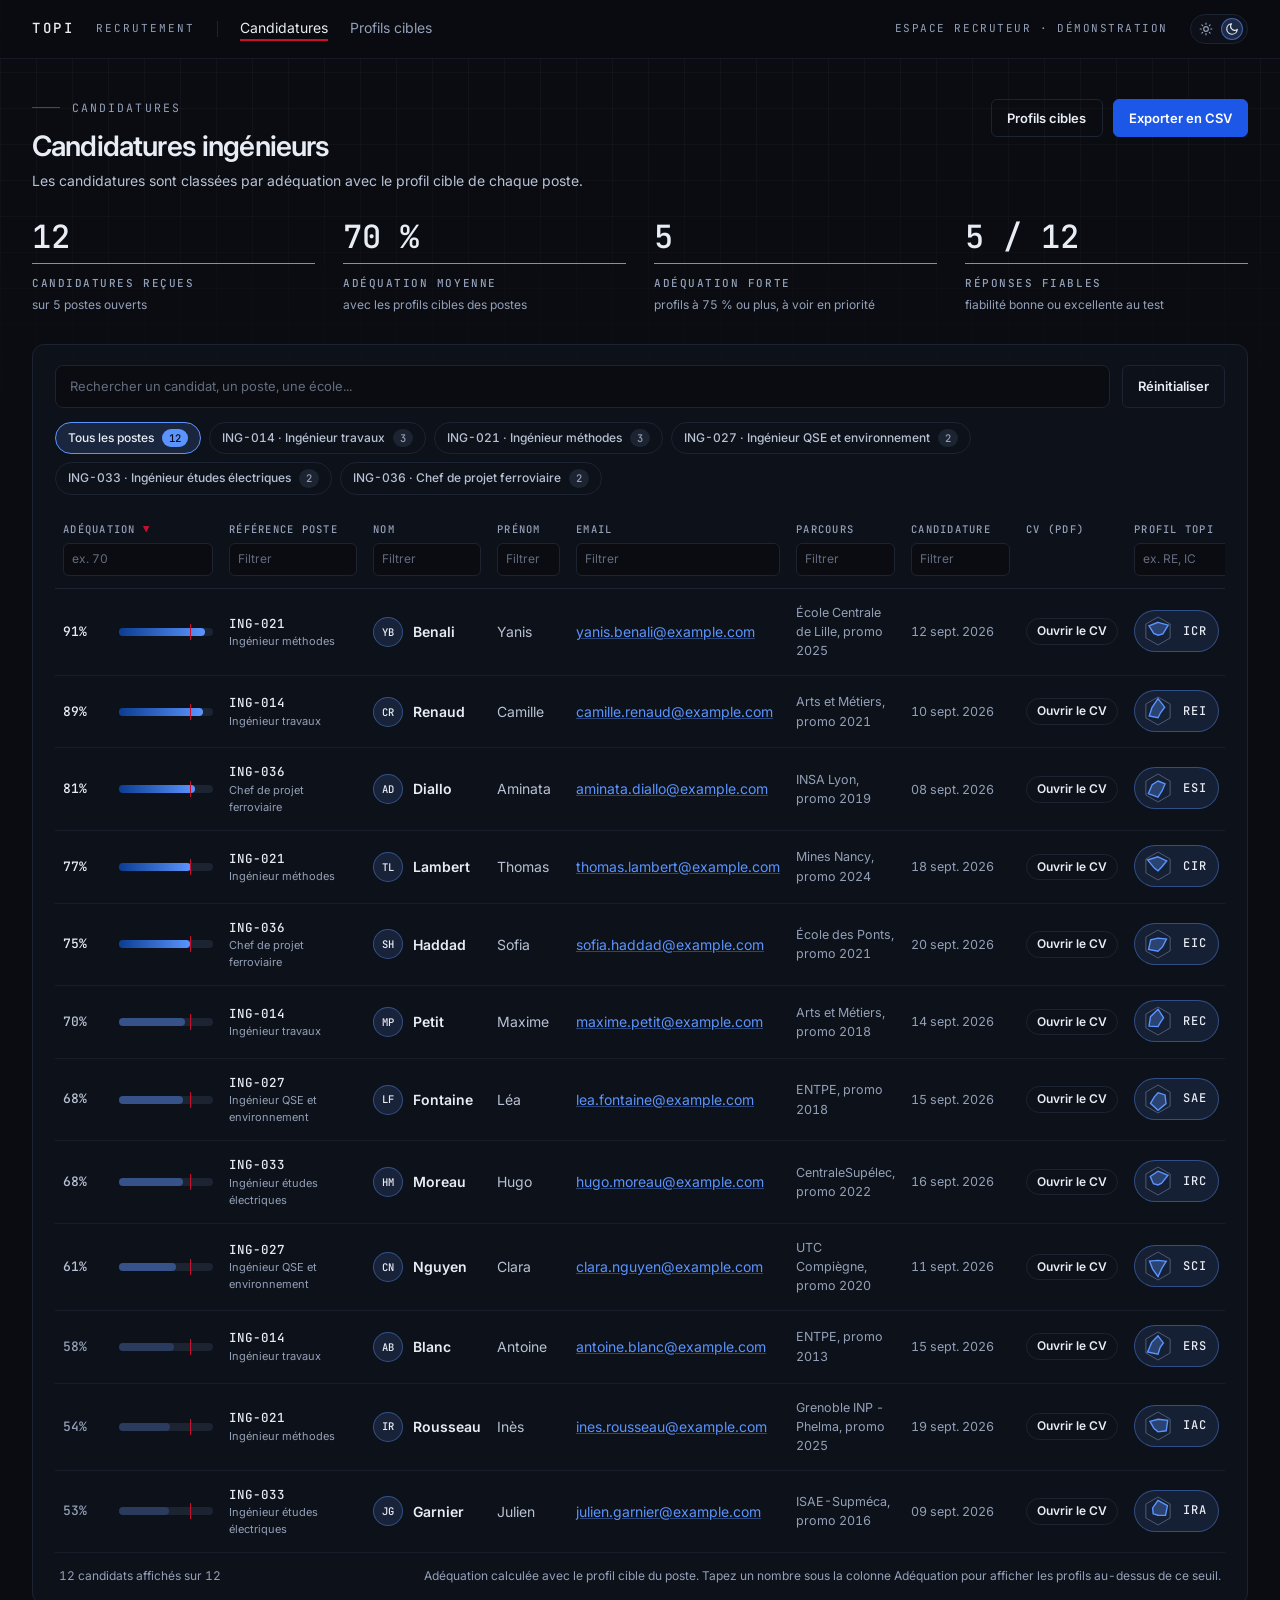
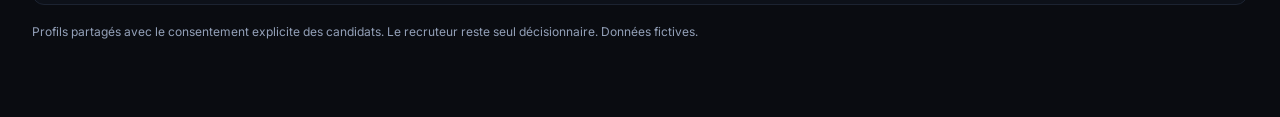
==== commit ee3f3c59: "Thème clair et interrupteur de thème Co-Authored-By: Claude Sonnet 5.5 <noreply@anthropic.com>" ====
--- a/index.html
+++ b/index.html
@@ -8,7 +8,8 @@
 <link href="https://fonts.googleapis.com/css2?family=Inter:wght@400;500;600;700&family=JetBrains+Mono:wght@400;500&display=swap" rel="stylesheet">
 <link rel="icon" href="favicon-32x32.png" sizes="32x32" type="image/png">
 <link rel="icon" href="favicon-192x192.png" sizes="192x192" type="image/png">
-<link rel="stylesheet" href="style.css?v=20261014b">
+<script>(function(){var k="topi-demo-theme",q=new URLSearchParams(location.search).get("theme"),t=null;try{if(q==="light"||q==="dark")localStorage.setItem(k,q);t=localStorage.getItem(k);}catch(e){}if(q==="light"||q==="dark")t=q;if(t==="light")document.documentElement.setAttribute("data-theme","light");})();</script>
+<link rel="stylesheet" href="style.css?v=20261014c">
 </head>
 <body>
 <header class="topbar">
@@ -17,6 +18,7 @@
   <span class="sep"></span>
   <nav><a href="index.html" class="on">Candidatures</a><a href="cibles.html">Profils cibles</a></nav>
   <div class="right">Espace recruteur · démonstration</div>
+  <button class="theme-toggle" type="button" role="switch" aria-checked="false" aria-label="Thème sombre activé. Passer au thème clair" title="Thème sombre activé. Passer au thème clair"><span class="tt-knob"></span><span class="tt-ic tt-sun"><svg viewBox="0 0 24 24" width="14" height="14" fill="none" stroke="currentColor" stroke-width="2" stroke-linecap="round" aria-hidden="true"><circle cx="12" cy="12" r="4"/><path d="M12 2v2M12 20v2M4.9 4.9l1.4 1.4M17.7 17.7l1.4 1.4M2 12h2M20 12h2M4.9 19.1l1.4-1.4M17.7 6.3l1.4-1.4"/></svg></span><span class="tt-ic tt-moon"><svg viewBox="0 0 24 24" width="14" height="14" fill="none" stroke="currentColor" stroke-width="2" stroke-linecap="round" stroke-linejoin="round" aria-hidden="true"><path d="M21 12.8A9 9 0 1 1 11.2 3a7 7 0 0 0 9.8 9.8z"/></svg></span></button>
 </header>
 <main class="wide">
   <div class="pagehead">
@@ -53,9 +55,9 @@
   </div>
   <p class="foot">Profils partagés avec le consentement explicite des candidats. Le recruteur reste seul décisionnaire. Données fictives.</p>
 </main>
-<script src="data.js?v=20261014b"></script>
-<script src="defs.js?v=20261014b"></script>
-<script src="scoring.js?v=20261014b"></script>
+<script src="data.js?v=20261014c"></script>
+<script src="defs.js?v=20261014c"></script>
+<script src="scoring.js?v=20261014c"></script>
 <script>
 const fmtDate = iso => new Date(iso).toLocaleDateString("fr-FR", { day: "2-digit", month: "short", year: "numeric" });
 const norm = s => String(s).toLowerCase().normalize("NFD").replace(/[̀-ͯ]/g, "");
@@ -186,5 +188,6 @@
 
 render();
 </script>
+<script src="theme.js?v=20261014c"></script>
 </body>
 </html>
--- a/style.css
+++ b/style.css
@@ -18,6 +18,58 @@
   --bad: #EF5A5A;
   --font-sans: "Inter", system-ui, -apple-system, "Segoe UI", sans-serif;
   --font-mono: "JetBrains Mono", ui-monospace, "Cascadia Mono", Consolas, monospace;
+  color-scheme: dark;
+  --card: color-mix(in srgb, var(--surface) 55%, transparent);
+  --card-shadow: none;
+  --row-hover: color-mix(in srgb, var(--surface) 85%, transparent);
+  --action-hover: var(--accent);
+  --grid: rgba(255, 255, 255, .03);
+  --tip-bg: #171C28;
+  --tip-line: #1C2331;
+  --switch-off: #2A3347;
+  --shadow-lg: rgba(0, 0, 0, .55);
+  --lv-mid: 42%;
+  --lv-low: 22%;
+  --s1: #5B94FF;
+  --s2: #34C77B;
+  --s3: #F0A23B;
+  --rel-ex: #5B94FF;
+  --rel-bon: #34C77B;
+  --rel-conv: #F0A23B;
+  --rel-mauv: #EF5A5A;
+}
+/* Thème clair : mêmes teintes de marque, surfaces claires, bleu d'action en accent. */
+:root[data-theme="light"] {
+  color-scheme: light;
+  --graphite: #F4F6FB;
+  --surface: #FFFFFF;
+  --line: #DBE1EC;
+  --ink: #0E1420;
+  --body: #2C3850;
+  --muted: #566580;
+  --accent: #1D57E8;
+  --action: #1D57E8;
+  --ok: #1E9E5C;
+  --warn: #C97A0B;
+  --bad: #D63B3B;
+  --card: #FFFFFF;
+  --card-shadow: 0 1px 2px rgba(15, 23, 42, .05), 0 6px 18px -10px rgba(15, 23, 42, .10);
+  --row-hover: color-mix(in srgb, var(--accent) 5%, transparent);
+  --action-hover: var(--brand);
+  --grid: rgba(14, 20, 32, .05);
+  --tip-bg: #0E1420;
+  --tip-line: #0E1420;
+  --switch-off: #C3CCDB;
+  --shadow-lg: rgba(15, 23, 42, .22);
+  --lv-mid: 55%;
+  --lv-low: 32%;
+  --s1: #1D57E8;
+  --s2: #1E9E5C;
+  --s3: #D98A12;
+  --rel-ex: #1D57E8;
+  --rel-bon: #1E9E5C;
+  --rel-conv: #C97A0B;
+  --rel-mauv: #D63B3B;
 }
 * { box-sizing: border-box; }
 html { background: var(--graphite); scroll-behavior: smooth; -webkit-font-smoothing: antialiased; }
@@ -27,7 +79,7 @@
 }
 body::before {
   content: ""; position: absolute; inset: 0 0 auto 0; height: 460px; z-index: -1; pointer-events: none;
-  background-image: linear-gradient(rgba(255, 255, 255, .03) 1px, transparent 1px), linear-gradient(90deg, rgba(255, 255, 255, .03) 1px, transparent 1px);
+  background-image: linear-gradient(var(--grid) 1px, transparent 1px), linear-gradient(90deg, var(--grid) 1px, transparent 1px);
   background-size: 36px 36px;
   -webkit-mask-image: linear-gradient(to bottom, #000 25%, transparent);
   mask-image: linear-gradient(to bottom, #000 25%, transparent);
@@ -62,9 +114,19 @@
 .pagehead .sub { margin: 0; }
 .actions2 { display: flex; gap: 10px; align-items: center; flex-wrap: wrap; justify-content: flex-end; }
 
+.theme-toggle { position: relative; display: inline-flex; align-items: center; justify-content: space-between; flex: none; width: 58px; height: 30px; padding: 0 7px; border: 1px solid var(--line); border-radius: 999px; background: var(--card); box-shadow: var(--card-shadow); color: var(--muted); cursor: pointer; transition: border-color .15s; }
+.theme-toggle:hover { border-color: var(--accent); }
+.theme-toggle .tt-ic { position: relative; z-index: 1; display: grid; place-items: center; width: 16px; height: 16px; transition: color .2s; }
+.theme-toggle .tt-moon { color: var(--ink); }
+.theme-toggle .tt-knob { position: absolute; top: 3px; left: 4px; width: 22px; height: 22px; border-radius: 50%; background: color-mix(in srgb, var(--accent) 20%, transparent); border: 1px solid color-mix(in srgb, var(--accent) 55%, transparent); transform: translateX(26px); transition: transform .25s cubic-bezier(.16, 1, .3, 1); }
+:root[data-theme="light"] .theme-toggle .tt-knob { transform: none; }
+:root[data-theme="light"] .theme-toggle .tt-sun { color: var(--ink); }
+:root[data-theme="light"] .theme-toggle .tt-moon { color: var(--muted); }
+@media (prefers-reduced-motion: reduce) { .theme-toggle .tt-knob { transition: none; } }
+
 /* ---- surfaces ---- */
 .card {
-  background: color-mix(in srgb, var(--surface) 55%, transparent); border: 1px solid var(--line);
+  background: var(--card); box-shadow: var(--card-shadow); border: 1px solid var(--line);
   border-radius: 12px; padding: 22px 24px;
 }
 .card h2 { font-family: var(--font-mono); font-size: 11px; font-weight: 500; text-transform: uppercase; letter-spacing: .14em; color: var(--muted); margin: 0 0 16px; }
@@ -85,7 +147,7 @@
 }
 .btn:hover { border-color: var(--accent); color: var(--accent); }
 .btn.primary { background: var(--action); border-color: var(--action); color: #fff; }
-.btn.primary:hover { background: var(--accent); border-color: var(--accent); color: #fff; }
+.btn.primary:hover { background: var(--action-hover); border-color: var(--action-hover); color: #fff; }
 .btn:disabled { opacity: .4; cursor: not-allowed; }
 .btn:disabled:hover { border-color: var(--line); color: var(--ink); }
 .btn.primary:disabled:hover { background: var(--action); border-color: var(--action); color: #fff; }
@@ -122,7 +184,7 @@
 .filters input:focus { outline: none; border-color: var(--accent); }
 tbody td { padding: 14px 12px; border-bottom: 1px solid color-mix(in srgb, var(--line) 70%, transparent); vertical-align: middle; }
 tbody tr { transition: background .15s; }
-tbody tr:hover { background: color-mix(in srgb, var(--surface) 85%, transparent); }
+tbody tr:hover { background: var(--row-hover); }
 .list thead th, .list tbody td, .filters td { padding-left: 8px; padding-right: 8px; }
 .list .filters input { min-width: 0; }
 td.muted { color: var(--muted); font-size: 12.5px; }
@@ -153,8 +215,8 @@
 .adq.high b { color: var(--ink); }
 .adq.high .abar i, .fill.ad-high { background: linear-gradient(90deg, var(--brand), var(--accent)); }
 .adq.mid b { color: var(--body); }
-.adq.mid .abar i, .fill.ad-mid { background: color-mix(in srgb, var(--accent) 42%, transparent); }
-.adq.low .abar i, .fill.ad-low { background: color-mix(in srgb, var(--accent) 22%, transparent); }
+.adq.mid .abar i, .fill.ad-mid { background: color-mix(in srgb, var(--accent) var(--lv-mid), transparent); }
+.adq.low .abar i, .fill.ad-low { background: color-mix(in srgb, var(--accent) var(--lv-low), transparent); }
 .gauge.high { color: var(--accent); }
 .gauge.mid { color: color-mix(in srgb, var(--accent) 60%, var(--muted)); }
 .gauge.low { color: var(--muted); }
@@ -177,10 +239,10 @@
 .avatar { width: 56px; height: 56px; border-radius: 50%; display: grid; place-items: center; font-family: var(--font-mono); font-size: 18px; font-weight: 500; color: var(--ink); background: color-mix(in srgb, var(--accent) 14%, transparent); border: 1px solid color-mix(in srgb, var(--accent) 45%, transparent); }
 .rel { --c: var(--accent); display: inline-flex; align-items: center; gap: .45rem; padding: .3rem .75rem; border-radius: 999px; font-size: 12px; font-weight: 500; color: var(--ink); background: color-mix(in srgb, var(--c) 14%, transparent); border: 1px solid color-mix(in srgb, var(--c) 45%, transparent); cursor: help; }
 .rel i { width: .45rem; height: .45rem; border-radius: 999px; background: var(--c); }
-.rel-excellent { --c: #5B94FF; }
-.rel-bon { --c: #34C77B; }
-.rel-convenable { --c: #F0A23B; }
-.rel-mauvais { --c: #EF5A5A; }
+.rel-excellent { --c: var(--rel-ex); }
+.rel-bon { --c: var(--rel-bon); }
+.rel-convenable { --c: var(--rel-conv); }
+.rel-mauvais { --c: var(--rel-mauv); }
 .triplet { display: flex; gap: 8px; margin: 6px 0 14px; }
 .triplet .tip { background: color-mix(in srgb, var(--accent) 16%, transparent); border: 1px solid color-mix(in srgb, var(--accent) 45%, transparent); color: var(--ink); font-family: var(--font-mono); font-weight: 500; border-radius: 6px; padding: 4px 10px; font-size: 13px; letter-spacing: .06em; }
 .triplet .tip:nth-child(2) { opacity: .82; }
@@ -194,9 +256,9 @@
 .axis .tgt { position: absolute; top: -6px; width: 16px; height: 16px; margin-left: -8px; border-radius: 50%; border: 1.5px solid var(--ink); background: transparent; box-sizing: border-box; }
 .tip { cursor: help; border-bottom: 1px dotted color-mix(in srgb, var(--muted) 60%, transparent); }
 .triplet .tip, svg .tip { border-bottom: 0; }
-.tooltip { position: fixed; display: none; z-index: 50; max-width: 340px; background: #171C28; color: var(--ink); border: 1px solid var(--line); padding: 10px 13px; border-radius: 8px; box-shadow: 0 14px 34px rgba(0, 0, 0, .55); font-size: 12px; line-height: 1.5; pointer-events: none; }
-.tooltip b { display: block; color: var(--ink); margin-bottom: 3px; font-size: 12.5px; }
-.tooltip span { color: var(--body); font-weight: 400; }
+.tooltip { position: fixed; display: none; z-index: 50; max-width: 340px; background: var(--tip-bg); color: #E8ECF4; border: 1px solid var(--tip-line); padding: 10px 13px; border-radius: 8px; box-shadow: 0 14px 34px var(--shadow-lg); font-size: 12px; line-height: 1.5; pointer-events: none; }
+.tooltip b { display: block; color: #E8ECF4; margin-bottom: 3px; font-size: 12.5px; }
+.tooltip span { color: #B8C2D4; font-weight: 400; }
 .legend { display: flex; flex-wrap: wrap; gap: 18px; margin-top: 14px; font-size: 11.5px; color: var(--muted); }
 .legend span { display: inline-flex; align-items: center; gap: 7px; }
 .lg { display: inline-block; }
@@ -227,7 +289,7 @@
 /* ---- profils cibles ---- */
 .editor { display: grid; grid-template-columns: 270px 1fr 330px; gap: 18px; align-items: start; }
 @media (max-width: 1100px) { .editor { grid-template-columns: 1fr; } }
-.plist button { width: 100%; text-align: left; border: 1px solid var(--line); background: color-mix(in srgb, var(--surface) 55%, transparent); color: var(--body); border-radius: 12px; padding: 12px 14px; margin-bottom: 8px; font: inherit; cursor: pointer; transition: border-color .15s, background .15s; }
+.plist button { width: 100%; text-align: left; border: 1px solid var(--line); background: var(--card); box-shadow: var(--card-shadow); color: var(--body); border-radius: 12px; padding: 12px 14px; margin-bottom: 8px; font: inherit; cursor: pointer; transition: border-color .15s, background .15s; }
 .plist button:hover { border-color: var(--accent); }
 .plist button.on { border-color: var(--accent); background: color-mix(in srgb, var(--accent) 10%, transparent); }
 .plist b { display: block; font-family: var(--font-mono); font-size: 12px; font-weight: 500; letter-spacing: .06em; color: var(--ink); }
@@ -266,7 +328,7 @@
 .wctl.off b { color: var(--muted); }
 .sw { position: relative; display: inline-block; width: 38px; height: 22px; }
 .sw input { opacity: 0; width: 0; height: 0; }
-.sw span { position: absolute; inset: 0; background: #2A3347; border-radius: 22px; cursor: pointer; transition: background .15s; }
+.sw span { position: absolute; inset: 0; background: var(--switch-off); border-radius: 22px; cursor: pointer; transition: background .15s; }
 .sw span::before { content: ""; position: absolute; width: 16px; height: 16px; left: 3px; top: 3px; background: #fff; border-radius: 50%; transition: transform .15s; }
 .sw input:checked + span { background: var(--action); }
 .sw input:checked + span::before { transform: translateX(16px); }
@@ -304,6 +366,7 @@
 @media (max-width: 640px) {
   .topbar { flex-wrap: wrap; gap: 8px 16px; padding: 12px 16px; }
   .topbar .right { display: none; }
+  .theme-toggle { margin-left: auto; }
   .topbar .sep { display: none; }
   .topbar nav { order: 3; width: 100%; gap: 16px; overflow-x: auto; white-space: nowrap; }
   main { padding: 26px 16px 48px; }
@@ -321,7 +384,7 @@
   :root { --graphite: #fff; --surface: #fff; --line: #D5DAE5; --ink: #0A0C11; --body: #1E2430; --muted: #4B5568; --accent: #1D57E8; }
   html, body { background: #fff !important; }
   body::before { display: none; }
-  .topbar, .tabs, .back, .head .actions, .note, .btn, .actions2, .eyebrow { display: none !important; }
+  .topbar, .theme-toggle, .tabs, .back, .head .actions, .note, .btn, .actions2, .eyebrow { display: none !important; }
   main { padding: 0; }
   .card { border: 0; padding: 8px 0; background: none; }
 }
